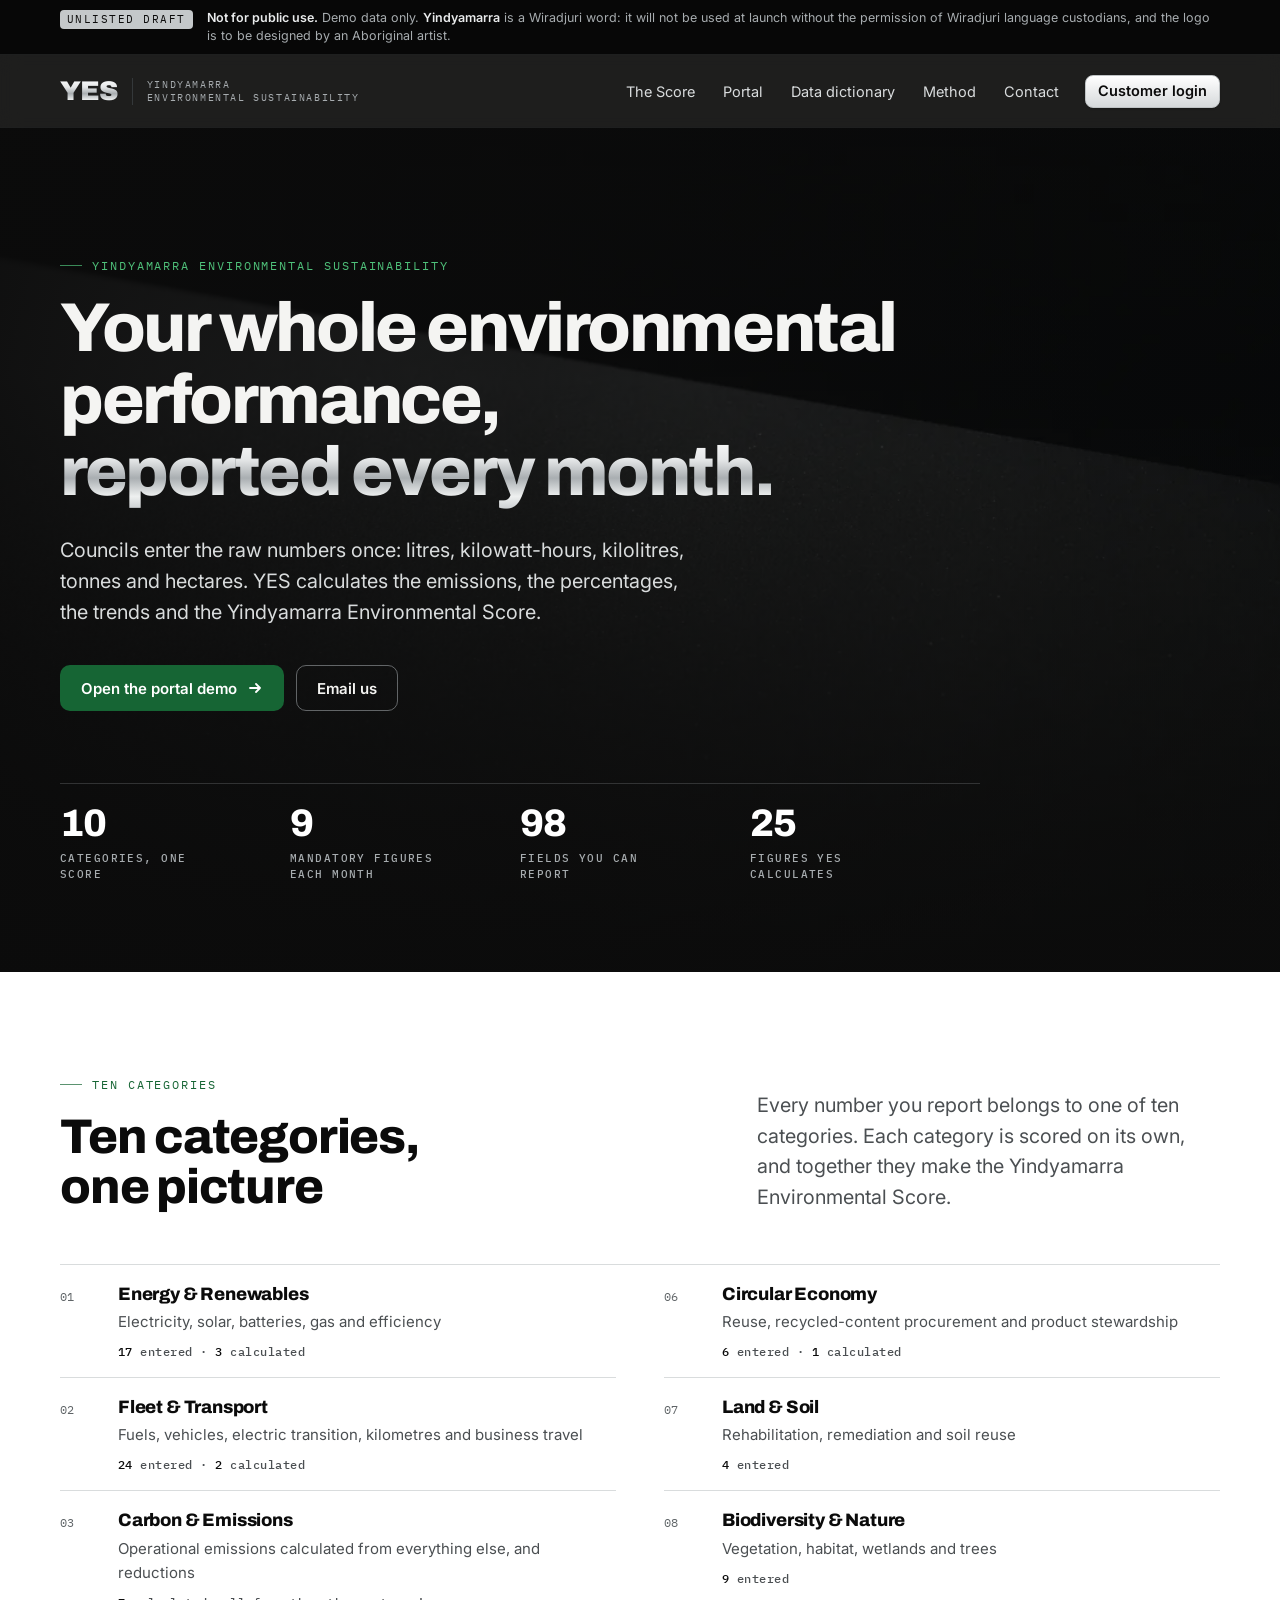
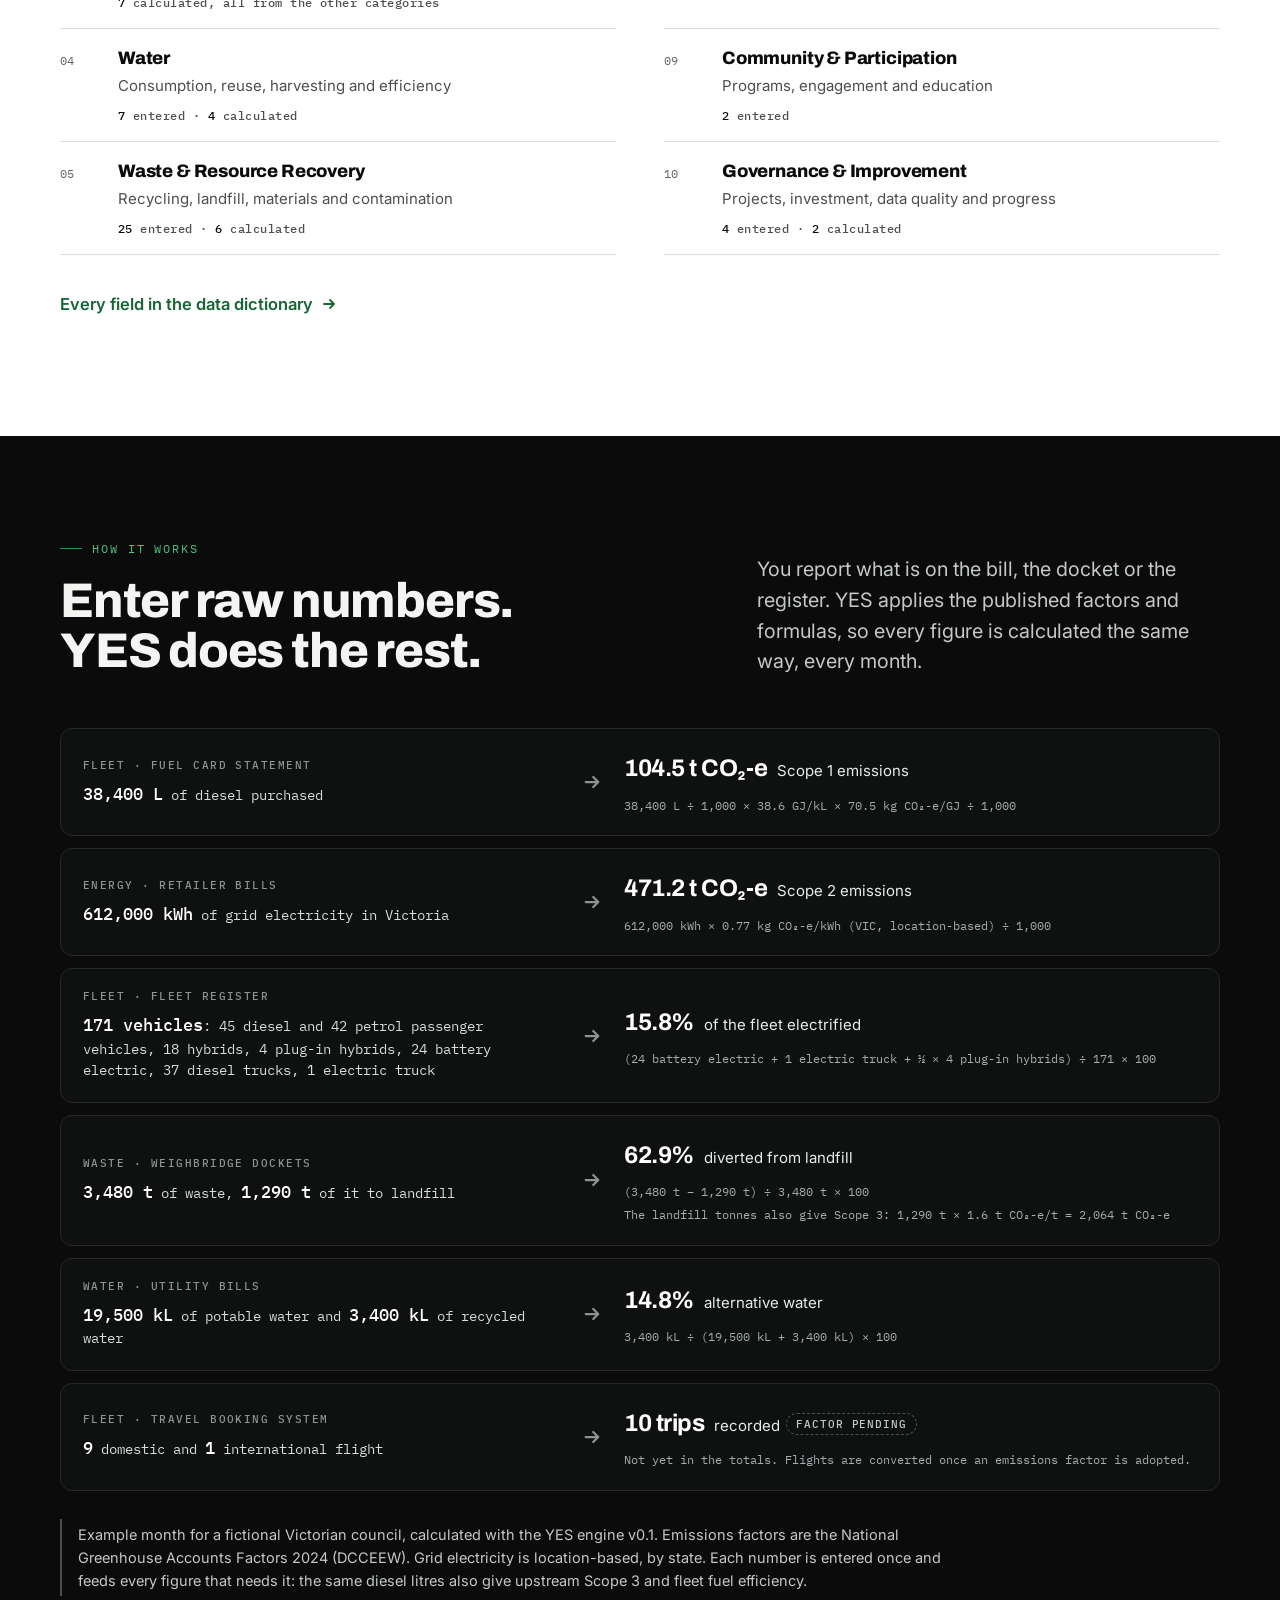
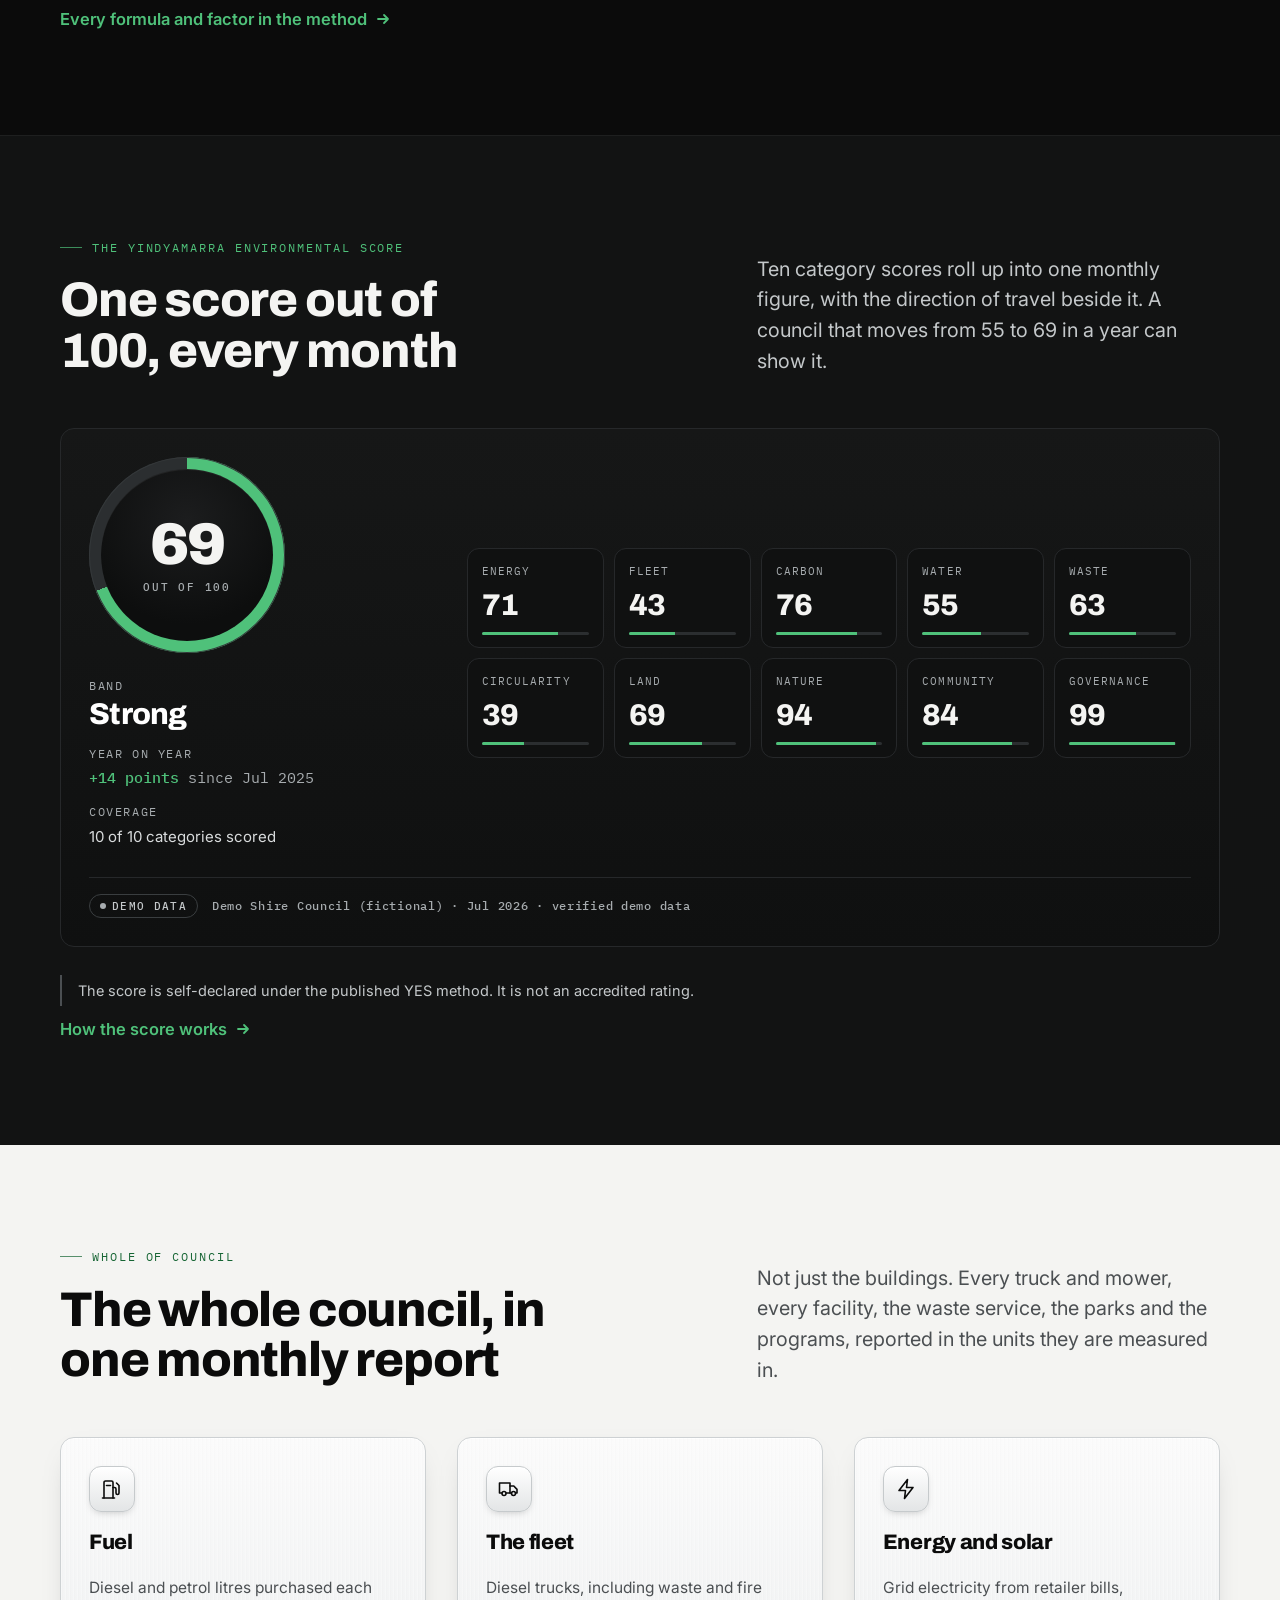
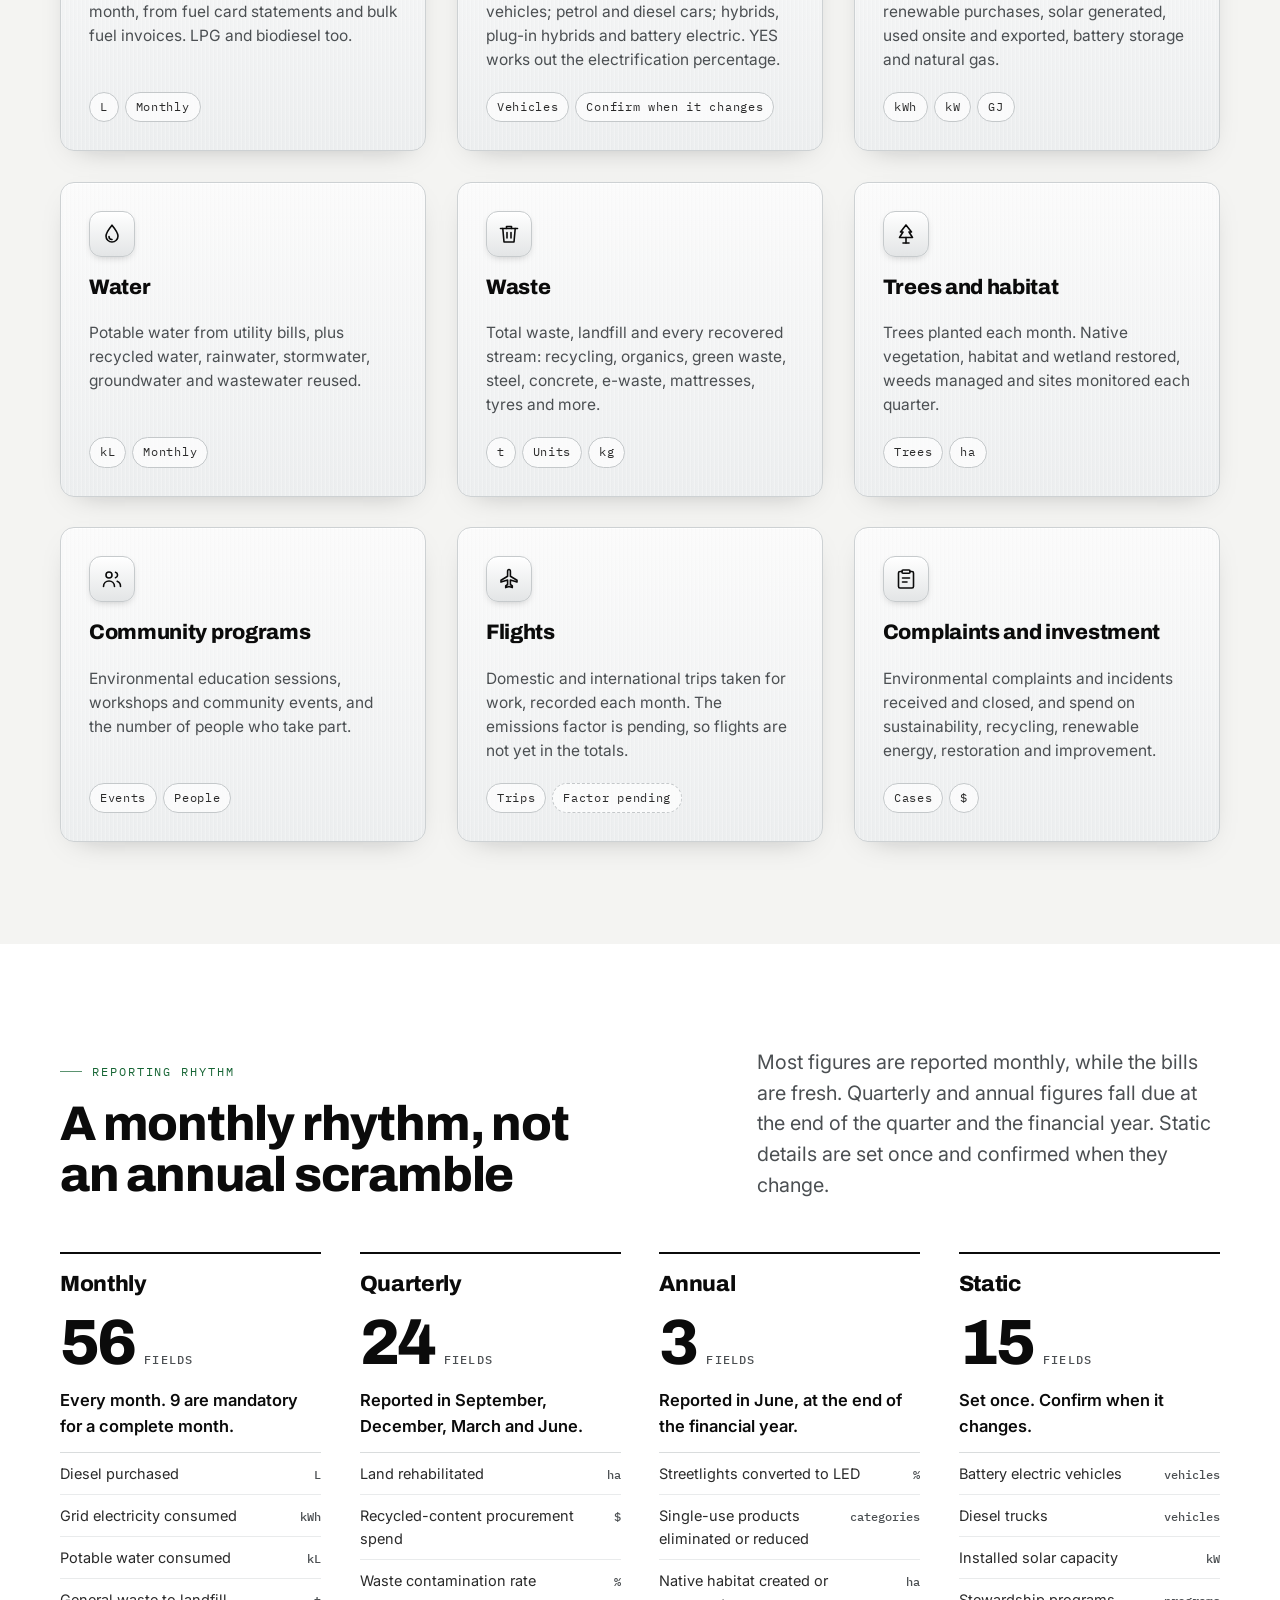
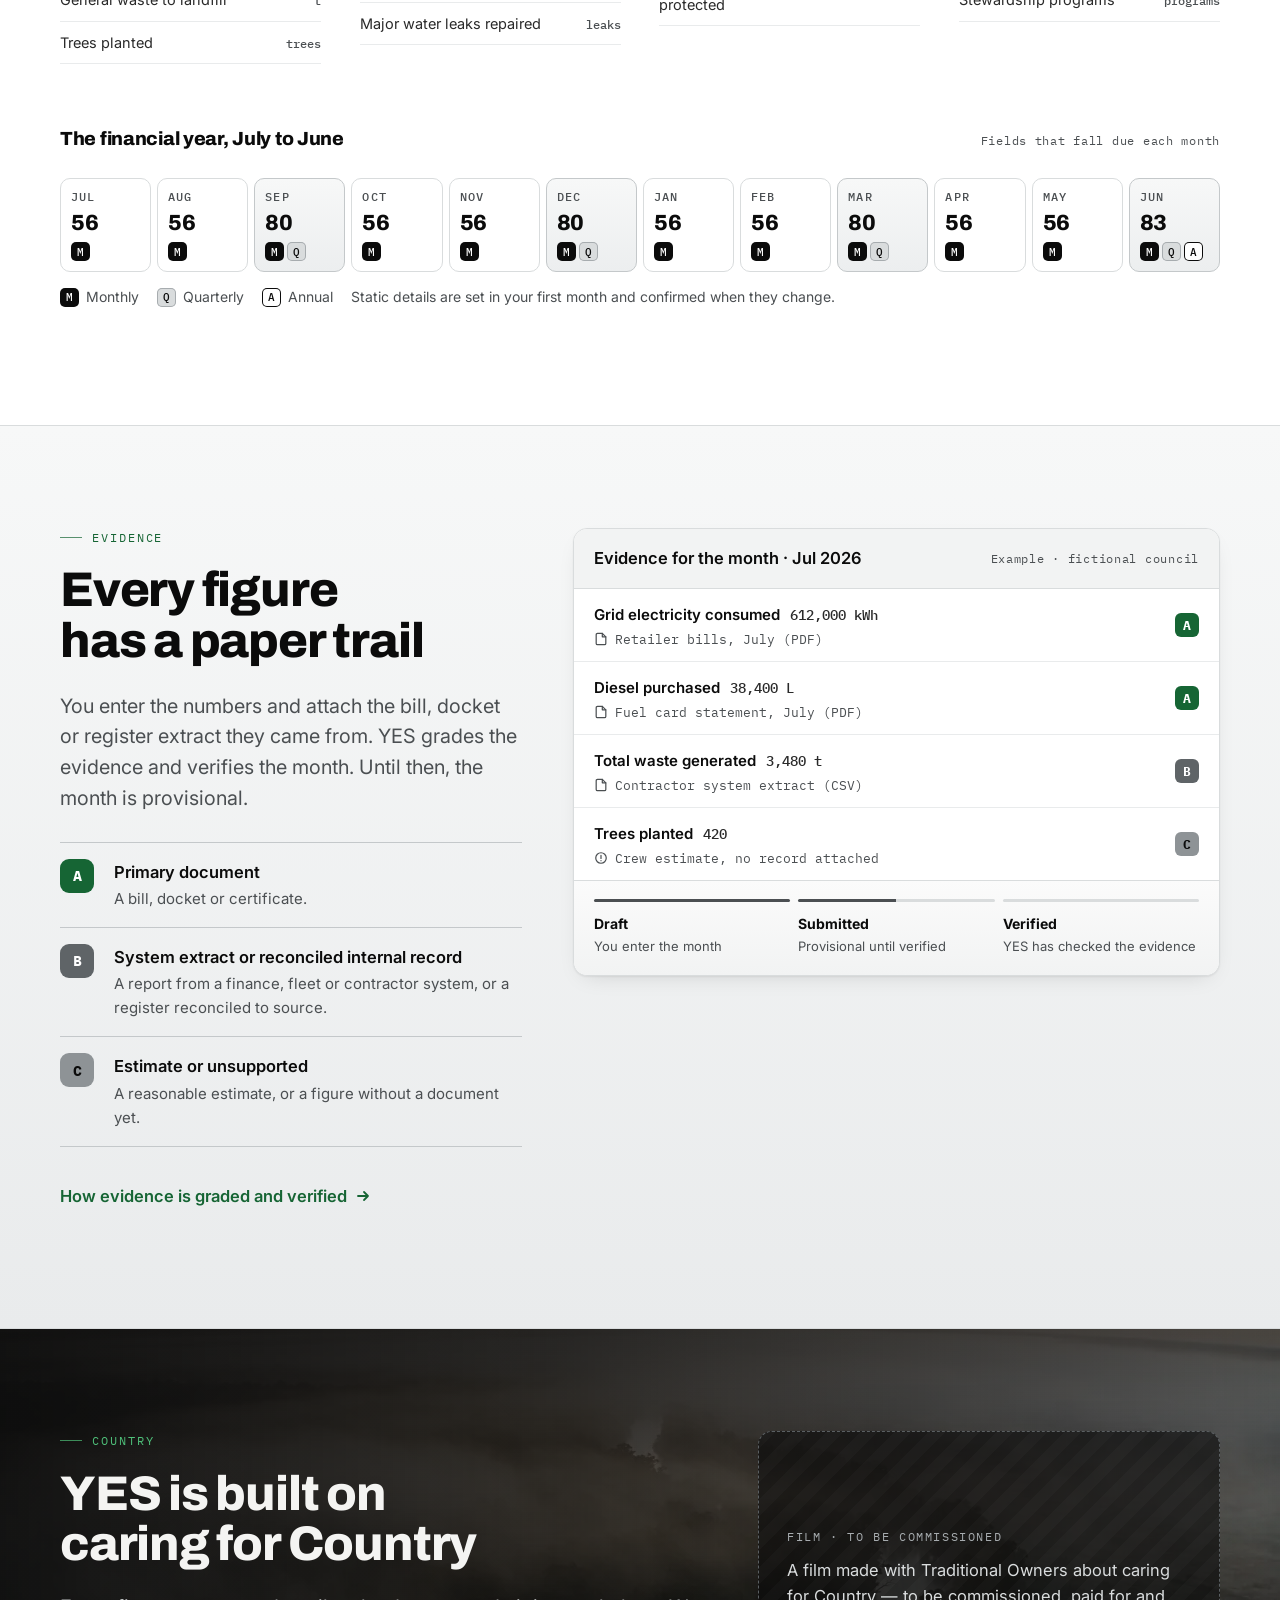
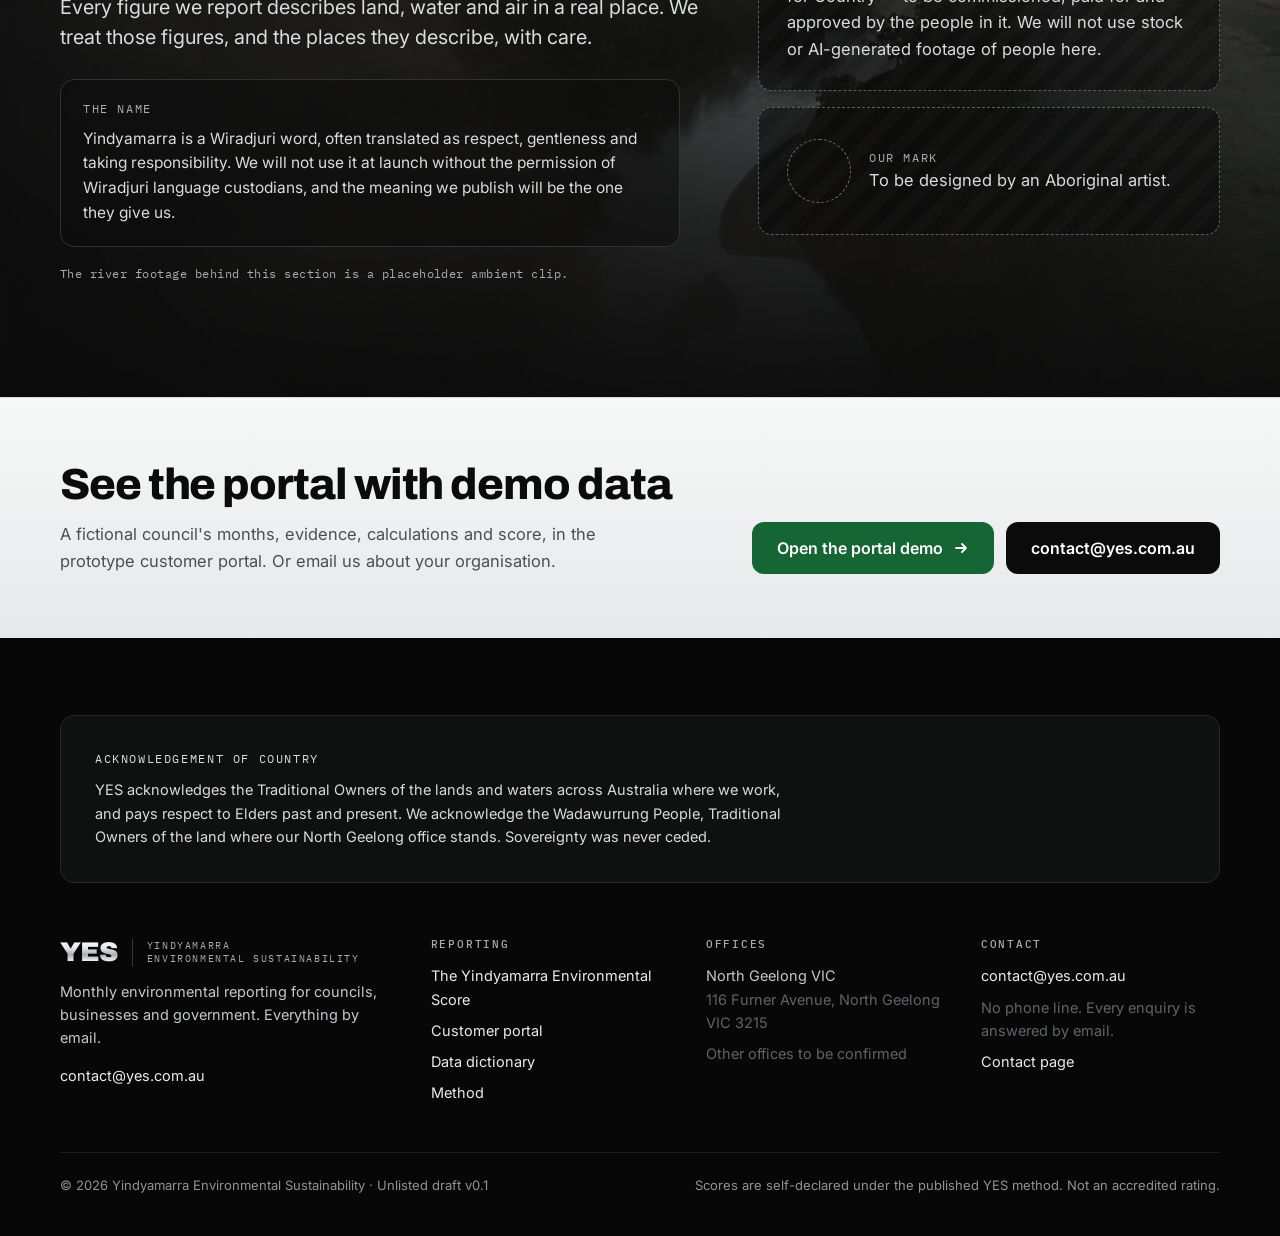
==== index.html @ 8f7c348e "Home, 404, README and robots (noindex, crawl disallowed)" ====
<!doctype html>
<html lang="en-AU" class="no-js">
<head>
<meta charset="utf-8">
<meta name="viewport" content="width=device-width, initial-scale=1">
<title>YES · Yindyamarra Environmental Sustainability</title>
<meta name="description" content="Whole-of-council environmental reporting. Enter the raw numbers once; YES calculates the emissions, the rates, the trends and the Yindyamarra Environmental Score.">
<meta name="robots" content="noindex, nofollow, noarchive">
<meta name="theme-color" content="#0B0B0B">
<link rel="icon" href="./assets/img/favicon.svg" type="image/svg+xml">
<link rel="preconnect" href="https://fonts.googleapis.com"><link rel="preconnect" href="https://fonts.gstatic.com" crossorigin>
<link href="https://fonts.googleapis.com/css2?family=Archivo:wght@500;600;700;800;900&family=Inter:wght@400;500;600;700&family=IBM+Plex+Mono:wght@400;500&display=swap" rel="stylesheet">
<link rel="stylesheet" href="./assets/css/yes.css?v=202609280803">

<script>document.documentElement.classList.remove('no-js');</script>
</head>
<body class="page-home">
<a class="sr-only" href="#main">Skip to content</a>
<div class="draft" role="note"><div class="wrap"><span class="tag">Unlisted draft</span><span><b>Not for public use.</b> Demo data only. <b>Yindyamarra</b> is a Wiradjuri word: it will not be used at launch without the permission of Wiradjuri language custodians, and the logo is to be designed by an Aboriginal artist.</span></div></div>
<header class="hdr"><div class="wrap">
  <a class="brand" href="./" aria-label="YES home"><span class="mark silver">YES</span><span class="full">Yindyamarra<br>Environmental Sustainability</span></a>
  <button class="menu-btn" type="button" aria-expanded="false" aria-controls="nav">MENU</button>
  <nav class="nav" id="nav" aria-label="Main"><a href="./score/">The Score</a><a href="./portal/">Portal</a><a href="./data-dictionary/">Data dictionary</a><a href="./method/">Method</a><a href="./contact/">Contact</a><a class="btn btn-silver btn-sm" href="./portal/">Customer login</a></nav>
</div></header>
<main id="main">
<link rel="stylesheet" href="./assets/css/pages.css?v=1">

<!-- a. Hero -->
<section class="hero home-hero">
  <div class="bg" aria-hidden="true"><video data-bgv muted loop playsinline preload="none" poster="./assets/video/silver-720.webp"><source data-src="./assets/video/silver-720.mp4" type="video/mp4"></video></div>
  <div class="wrap">
    <p class="eyebrow">Yindyamarra Environmental Sustainability</p>
    <h1>Your whole environmental performance, <span class="silver">reported every month.</span></h1>
    <p class="lead">Councils enter the raw numbers once: litres, kilowatt-hours, kilolitres, tonnes and hectares. YES calculates the emissions, the percentages, the trends and the Yindyamarra Environmental Score.</p>
    <div class="btn-row">
      <a class="btn btn-primary" href="./portal/">Open the portal demo <svg viewBox="0 0 16 16" fill="none" stroke="currentColor" stroke-width="1.8" stroke-linecap="round" stroke-linejoin="round" aria-hidden="true"><path d="M3 8h10M9 4l4 4-4 4"/></svg></a>
      <a class="btn btn-ghost" href="mailto:contact@yes.com.au">Email us</a>
    </div>
    <dl class="facts">
      <div><dt>Categories, one score</dt><dd data-n="cats">10</dd></div>
      <div><dt>Mandatory figures each month</dt><dd data-n="req-m">9</dd></div>
      <div><dt>Fields you can report</dt><dd data-n="inputs">98</dd></div>
      <div><dt>Figures YES calculates</dt><dd data-n="calcs">25</dd></div>
    </dl>
  </div>
</section>

<!-- b. The ten categories -->
<section class="sec sec-white" id="categories">
  <div class="wrap">
    <div class="sec-head reveal">
      <div><p class="eyebrow">Ten categories</p><h2>Ten categories, one picture</h2></div>
      <p class="lead">Every number you report belongs to one of ten categories. Each category is scored on its own, and together they make the Yindyamarra Environmental Score.</p>
    </div>
    <ol class="cats colflow ul-reset reveal">
      <li class="cat"><span class="i">01</span><h3>Energy &amp; Renewables</h3><p>Electricity, solar, batteries, gas and efficiency</p><p class="cc" data-cat-n="energy"><b>17</b> entered · <b>3</b> calculated</p></li>
      <li class="cat"><span class="i">02</span><h3>Fleet &amp; Transport</h3><p>Fuels, vehicles, electric transition, kilometres and business travel</p><p class="cc" data-cat-n="fleet"><b>24</b> entered · <b>2</b> calculated</p></li>
      <li class="cat"><span class="i">03</span><h3>Carbon &amp; Emissions</h3><p>Operational emissions calculated from everything else, and reductions</p><p class="cc" data-cat-n="carbon"><b>7</b> calculated, all from the other categories</p></li>
      <li class="cat"><span class="i">04</span><h3>Water</h3><p>Consumption, reuse, harvesting and efficiency</p><p class="cc" data-cat-n="water"><b>7</b> entered · <b>4</b> calculated</p></li>
      <li class="cat"><span class="i">05</span><h3>Waste &amp; Resource Recovery</h3><p>Recycling, landfill, materials and contamination</p><p class="cc" data-cat-n="waste"><b>25</b> entered · <b>6</b> calculated</p></li>
      <li class="cat"><span class="i">06</span><h3>Circular Economy</h3><p>Reuse, recycled-content procurement and product stewardship</p><p class="cc" data-cat-n="circular"><b>6</b> entered · <b>1</b> calculated</p></li>
      <li class="cat"><span class="i">07</span><h3>Land &amp; Soil</h3><p>Rehabilitation, remediation and soil reuse</p><p class="cc" data-cat-n="land"><b>4</b> entered</p></li>
      <li class="cat"><span class="i">08</span><h3>Biodiversity &amp; Nature</h3><p>Vegetation, habitat, wetlands and trees</p><p class="cc" data-cat-n="nature"><b>9</b> entered</p></li>
      <li class="cat"><span class="i">09</span><h3>Community &amp; Participation</h3><p>Programs, engagement and education</p><p class="cc" data-cat-n="community"><b>2</b> entered</p></li>
      <li class="cat"><span class="i">10</span><h3>Governance &amp; Improvement</h3><p>Projects, investment, data quality and progress</p><p class="cc" data-cat-n="governance"><b>4</b> entered · <b>2</b> calculated</p></li>
    </ol>
    <p class="mt-3 reveal"><a class="link-go" href="./data-dictionary/">Every field in the data dictionary <svg viewBox="0 0 16 16" fill="none" stroke="currentColor" stroke-width="1.8" stroke-linecap="round" stroke-linejoin="round" aria-hidden="true"><path d="M3 8h10M9 4l4 4-4 4"/></svg></a></p>
  </div>
</section>

<!-- c. Raw numbers in, calculated figures out (worked with the YES engine v0.1) -->
<section class="sec sec-dark" id="calculations">
  <div class="wrap">
    <div class="sec-head reveal">
      <div><p class="eyebrow">How it works</p><h2>Enter raw numbers. YES does the rest.</h2></div>
      <p class="lead">You report what is on the bill, the docket or the register. YES applies the published factors and formulas, so every figure is calculated the same way, every month.</p>
    </div>
    <ul class="flow reveal" aria-label="Examples of raw numbers and the figures YES calculates from them">
      <li class="flow-row">
        <div class="in"><span class="fk">Fleet · fuel card statement</span><b>38,400 L</b> of diesel purchased</div>
        <div class="arr" aria-hidden="true"><svg viewBox="0 0 16 16" fill="none" stroke="currentColor" stroke-width="1.8" stroke-linecap="round" stroke-linejoin="round" aria-hidden="true"><path d="M3 8h10M9 4l4 4-4 4"/></svg></div>
        <div class="out"><span class="sr-only">becomes </span><b>104.5 t CO₂-e</b> Scope 1 emissions<span class="fx">38,400 L ÷ 1,000 × 38.6 GJ/kL × 70.5 kg CO₂-e/GJ ÷ 1,000</span></div>
      </li>
      <li class="flow-row">
        <div class="in"><span class="fk">Energy · retailer bills</span><b>612,000 kWh</b> of grid electricity in Victoria</div>
        <div class="arr" aria-hidden="true"><svg viewBox="0 0 16 16" fill="none" stroke="currentColor" stroke-width="1.8" stroke-linecap="round" stroke-linejoin="round" aria-hidden="true"><path d="M3 8h10M9 4l4 4-4 4"/></svg></div>
        <div class="out"><span class="sr-only">becomes </span><b>471.2 t CO₂-e</b> Scope 2 emissions<span class="fx">612,000 kWh × 0.77 kg CO₂-e/kWh (VIC, location-based) ÷ 1,000</span></div>
      </li>
      <li class="flow-row">
        <div class="in"><span class="fk">Fleet · fleet register</span><b>171 vehicles</b>: 45 diesel and 42 petrol passenger vehicles, 18 hybrids, 4 plug-in hybrids, 24 battery electric, 37 diesel trucks, 1 electric truck</div>
        <div class="arr" aria-hidden="true"><svg viewBox="0 0 16 16" fill="none" stroke="currentColor" stroke-width="1.8" stroke-linecap="round" stroke-linejoin="round" aria-hidden="true"><path d="M3 8h10M9 4l4 4-4 4"/></svg></div>
        <div class="out"><span class="sr-only">becomes </span><b>15.8%</b> of the fleet electrified<span class="fx">(24 battery electric + 1 electric truck + ½ × 4 plug-in hybrids) ÷ 171 × 100</span></div>
      </li>
      <li class="flow-row">
        <div class="in"><span class="fk">Waste · weighbridge dockets</span><b>3,480 t</b> of waste, <b>1,290 t</b> of it to landfill</div>
        <div class="arr" aria-hidden="true"><svg viewBox="0 0 16 16" fill="none" stroke="currentColor" stroke-width="1.8" stroke-linecap="round" stroke-linejoin="round" aria-hidden="true"><path d="M3 8h10M9 4l4 4-4 4"/></svg></div>
        <div class="out"><span class="sr-only">becomes </span><b>62.9%</b> diverted from landfill<span class="fx">(3,480 t − 1,290 t) ÷ 3,480 t × 100</span><span class="fx">The landfill tonnes also give Scope 3: 1,290 t × 1.6 t CO₂-e/t = 2,064 t CO₂-e</span></div>
      </li>
      <li class="flow-row">
        <div class="in"><span class="fk">Water · utility bills</span><b>19,500 kL</b> of potable water and <b>3,400 kL</b> of recycled water</div>
        <div class="arr" aria-hidden="true"><svg viewBox="0 0 16 16" fill="none" stroke="currentColor" stroke-width="1.8" stroke-linecap="round" stroke-linejoin="round" aria-hidden="true"><path d="M3 8h10M9 4l4 4-4 4"/></svg></div>
        <div class="out"><span class="sr-only">becomes </span><b>14.8%</b> alternative water<span class="fx">3,400 kL ÷ (19,500 kL + 3,400 kL) × 100</span></div>
      </li>
      <li class="flow-row">
        <div class="in"><span class="fk">Fleet · travel booking system</span><b>9</b> domestic and <b>1</b> international flight</div>
        <div class="arr" aria-hidden="true"><svg viewBox="0 0 16 16" fill="none" stroke="currentColor" stroke-width="1.8" stroke-linecap="round" stroke-linejoin="round" aria-hidden="true"><path d="M3 8h10M9 4l4 4-4 4"/></svg></div>
        <div class="out"><span class="sr-only">becomes </span><b>10 trips</b> recorded <span class="pend">Factor pending</span><span class="fx">Not yet in the totals. Flights are converted once an emissions factor is adopted.</span></div>
      </li>
    </ul>
    <div class="flow-note reveal">
      <p class="note">Example month for a fictional Victorian council, calculated with the YES engine v0.1. Emissions factors are the National Greenhouse Accounts Factors 2024 (DCCEEW). Grid electricity is location-based, by state. Each number is entered once and feeds every figure that needs it: the same diesel litres also give upstream Scope 3 and fleet fuel efficiency.</p>
      <p><a class="link-go" href="./method/#emissions">Every formula and factor in the method <svg viewBox="0 0 16 16" fill="none" stroke="currentColor" stroke-width="1.8" stroke-linecap="round" stroke-linejoin="round" aria-hidden="true"><path d="M3 8h10M9 4l4 4-4 4"/></svg></a></p>
    </div>
  </div>
</section>

<!-- d. Score preview: rendered live from the demo data by the script below; static values are the fallback -->
<section class="sec sec-dark ink2" id="score-preview">
  <div class="wrap">
    <div class="sec-head reveal">
      <div><p class="eyebrow">The Yindyamarra Environmental Score</p><h2>One score out of 100, every month</h2></div>
      <div>
        <p class="lead">Ten category scores roll up into one monthly figure, with the direction of travel beside it. <span data-f="line">A council that moves from 55 to 69 in a year can show it.</span></p>
      </div>
    </div>
    <div class="card-dark sp wide reveal" data-sp>
      <div class="sp-head">
        <div class="score-ring" style="--v:69" role="img" aria-label="Score 69 out of 100"><div class="in"><div class="v" data-f="score">69</div><div class="of">out of 100</div></div></div>
        <div class="sp-meta">
          <div><p class="kicker">Band</p><p class="sp-band" data-f="band">Strong</p></div>
          <div><p class="kicker">Year on year</p><p class="sp-yoy" data-f="yoy">+14 points <span>since Jul 2025</span></p></div>
          <div><p class="kicker">Coverage</p><p class="sp-cov" data-f="cov">10 of 10 categories scored</p></div>
        </div>
      </div>
      <div class="subscores" data-f="subs">
        <div class="sub"><div class="n">Energy</div><div class="v">71</div><div class="bar" aria-hidden="true"><i style="width:71%"></i></div></div>
        <div class="sub"><div class="n">Fleet</div><div class="v">43</div><div class="bar" aria-hidden="true"><i style="width:43%"></i></div></div>
        <div class="sub"><div class="n">Carbon</div><div class="v">76</div><div class="bar" aria-hidden="true"><i style="width:76%"></i></div></div>
        <div class="sub"><div class="n">Water</div><div class="v">55</div><div class="bar" aria-hidden="true"><i style="width:55%"></i></div></div>
        <div class="sub"><div class="n">Waste</div><div class="v">63</div><div class="bar" aria-hidden="true"><i style="width:63%"></i></div></div>
        <div class="sub"><div class="n">Circularity</div><div class="v">39</div><div class="bar" aria-hidden="true"><i style="width:39%"></i></div></div>
        <div class="sub"><div class="n">Land</div><div class="v">69</div><div class="bar" aria-hidden="true"><i style="width:69%"></i></div></div>
        <div class="sub"><div class="n">Nature</div><div class="v">94</div><div class="bar" aria-hidden="true"><i style="width:94%"></i></div></div>
        <div class="sub"><div class="n">Community</div><div class="v">84</div><div class="bar" aria-hidden="true"><i style="width:84%"></i></div></div>
        <div class="sub"><div class="n">Governance</div><div class="v">99</div><div class="bar" aria-hidden="true"><i style="width:99%"></i></div></div>
      </div>
      <p class="sp-cap"><span class="tag-demo">Demo data</span><span data-f="cap">Demo Shire Council (fictional) · Jul 2026 · verified demo data</span></p>
    </div>
    <div class="flow-note reveal">
      <p class="note">The score is self-declared under the published YES method. It is not an accredited rating.</p>
      <p><a class="link-go" href="./score/">How the score works <svg viewBox="0 0 16 16" fill="none" stroke="currentColor" stroke-width="1.8" stroke-linecap="round" stroke-linejoin="round" aria-hidden="true"><path d="M3 8h10M9 4l4 4-4 4"/></svg></a></p>
    </div>
  </div>
</section>

<!-- e. Whole of council -->
<section class="sec" id="whole-of-council">
  <div class="wrap">
    <div class="sec-head reveal">
      <div><p class="eyebrow">Whole of council</p><h2>The whole council, in one monthly report</h2></div>
      <p class="lead">Not just the buildings. Every truck and mower, every facility, the waste service, the parks and the programs, reported in the units they are measured in.</p>
    </div>
    <div class="grid g3 woc">
      <article class="card-silver reveal">
        <span class="ico" aria-hidden="true"><svg viewBox="0 0 24 24" fill="none" stroke="currentColor" stroke-width="1.6" stroke-linecap="round" stroke-linejoin="round"><path d="M4 21V5.5A1.5 1.5 0 0 1 5.5 4h6A1.5 1.5 0 0 1 13 5.5V21"/><path d="M2.5 21h12"/><path d="M6.5 8.5h4"/><path d="M13 10.5h1.5A1.5 1.5 0 0 1 16 12v4a1.5 1.5 0 0 0 3 0V8.5L16.5 6"/></svg></span>
        <h3>Fuel</h3>
        <p>Diesel and petrol litres purchased each month, from fuel card statements and bulk fuel invoices. LPG and biodiesel too.</p>
        <div class="units"><span class="chip">L</span><span class="chip">Monthly</span></div>
      </article>
      <article class="card-silver reveal">
        <span class="ico" aria-hidden="true"><svg viewBox="0 0 24 24" fill="none" stroke="currentColor" stroke-width="1.6" stroke-linecap="round" stroke-linejoin="round"><path d="M5 16H2.5V6H13v10H9"/><path d="M13 9h3.8l3.2 3.4V16h-1.5"/><path d="M13 16h1.5"/><circle cx="7" cy="16.5" r="2"/><circle cx="16.5" cy="16.5" r="2"/></svg></span>
        <h3>The fleet</h3>
        <p>Diesel trucks, including waste and fire vehicles; petrol and diesel cars; hybrids, plug-in hybrids and battery electric. YES works out the electrification percentage.</p>
        <div class="units"><span class="chip">Vehicles</span><span class="chip">Confirm when it changes</span></div>
      </article>
      <article class="card-silver reveal">
        <span class="ico" aria-hidden="true"><svg viewBox="0 0 24 24" fill="none" stroke="currentColor" stroke-width="1.6" stroke-linecap="round" stroke-linejoin="round"><path d="M13.5 2.5 5 13.5h6.5l-1 8 8.5-11h-6.5z"/></svg></span>
        <h3>Energy and solar</h3>
        <p>Grid electricity from retailer bills, renewable purchases, solar generated, used onsite and exported, battery storage and natural gas.</p>
        <div class="units"><span class="chip">kWh</span><span class="chip">kW</span><span class="chip">GJ</span></div>
      </article>
      <article class="card-silver reveal">
        <span class="ico" aria-hidden="true"><svg viewBox="0 0 24 24" fill="none" stroke="currentColor" stroke-width="1.6" stroke-linecap="round" stroke-linejoin="round"><path d="M12 3.2c-2.8 3.4-6 7.3-6 10.8a6 6 0 0 0 12 0c0-3.5-3.2-7.4-6-10.8z"/><path d="M9 14.5a3 3 0 0 0 3 3"/></svg></span>
        <h3>Water</h3>
        <p>Potable water from utility bills, plus recycled water, rainwater, stormwater, groundwater and wastewater reused.</p>
        <div class="units"><span class="chip">kL</span><span class="chip">Monthly</span></div>
      </article>
      <article class="card-silver reveal">
        <span class="ico" aria-hidden="true"><svg viewBox="0 0 24 24" fill="none" stroke="currentColor" stroke-width="1.6" stroke-linecap="round" stroke-linejoin="round"><path d="M3.5 6.5h17"/><path d="M9.5 6.5v-2h5v2"/><path d="M5.8 6.5 7 20h10l1.2-13.5"/><path d="M10 10.5v5.5M14 10.5v5.5"/></svg></span>
        <h3>Waste</h3>
        <p>Total waste, landfill and every recovered stream: recycling, organics, green waste, steel, concrete, e-waste, mattresses, tyres and more.</p>
        <div class="units"><span class="chip">t</span><span class="chip">Units</span><span class="chip">kg</span></div>
      </article>
      <article class="card-silver reveal">
        <span class="ico" aria-hidden="true"><svg viewBox="0 0 24 24" fill="none" stroke="currentColor" stroke-width="1.6" stroke-linecap="round" stroke-linejoin="round"><path d="M12 3 6.5 10H9l-3.5 5.5h13L15 10h2.5z"/><path d="M12 15.5V21"/><path d="M9 21h6"/></svg></span>
        <h3>Trees and habitat</h3>
        <p>Trees planted each month. Native vegetation, habitat and wetland restored, weeds managed and sites monitored each quarter.</p>
        <div class="units"><span class="chip">Trees</span><span class="chip">ha</span></div>
      </article>
      <article class="card-silver reveal">
        <span class="ico" aria-hidden="true"><svg viewBox="0 0 24 24" fill="none" stroke="currentColor" stroke-width="1.6" stroke-linecap="round" stroke-linejoin="round"><circle cx="9" cy="8" r="3"/><path d="M3.5 19.5c0-3.2 2.4-5.5 5.5-5.5s5.5 2.3 5.5 5.5"/><path d="M15.5 5.3a2.8 2.8 0 0 1 0 5.4"/><path d="M17.2 14.3c2 .7 3.3 2.6 3.3 5.2"/></svg></span>
        <h3>Community programs</h3>
        <p>Environmental education sessions, workshops and community events, and the number of people who take part.</p>
        <div class="units"><span class="chip">Events</span><span class="chip">People</span></div>
      </article>
      <article class="card-silver reveal">
        <span class="ico" aria-hidden="true"><svg viewBox="0 0 24 24" fill="none" stroke="currentColor" stroke-width="1.6" stroke-linecap="round" stroke-linejoin="round"><path d="M12 2.5c.8 0 1.4.8 1.4 1.9V9.3l6.6 3.9v1.9l-6.6-2v4.4l1.9 1.5v1.6L12 19.6l-3.3 1V19l1.9-1.5v-4.4l-6.6 2v-1.9l6.6-3.9V4.4c0-1.1.6-1.9 1.4-1.9z"/></svg></span>
        <h3>Flights</h3>
        <p>Domestic and international trips taken for work, recorded each month. The emissions factor is pending, so flights are not yet in the totals.</p>
        <div class="units"><span class="chip">Trips</span><span class="chip p">Factor pending</span></div>
      </article>
      <article class="card-silver reveal">
        <span class="ico" aria-hidden="true"><svg viewBox="0 0 24 24" fill="none" stroke="currentColor" stroke-width="1.6" stroke-linecap="round" stroke-linejoin="round"><path d="M8 4.5H6A1.5 1.5 0 0 0 4.5 6v13.5A1.5 1.5 0 0 0 6 21h12a1.5 1.5 0 0 0 1.5-1.5V6A1.5 1.5 0 0 0 18 4.5h-2"/><rect x="8" y="3" width="8" height="3.2" rx="1"/><path d="M8.5 11h7M8.5 15h4.5"/></svg></span>
        <h3>Complaints and investment</h3>
        <p>Environmental complaints and incidents received and closed, and spend on sustainability, recycling, renewable energy, restoration and improvement.</p>
        <div class="units"><span class="chip">Cases</span><span class="chip">$</span></div>
      </article>
    </div>
  </div>
</section>

<!-- f. Monthly rhythm (counts from YESD.INPUTS; refreshed live by the script below) -->
<section class="sec sec-white" id="rhythm">
  <div class="wrap">
    <div class="sec-head reveal">
      <div><p class="eyebrow">Reporting rhythm</p><h2>A monthly rhythm, not an annual scramble</h2></div>
      <p class="lead">Most figures are reported monthly, while the bills are fresh. Quarterly and annual figures fall due at the end of the quarter and the financial year. Static details are set once and confirmed when they change.</p>
    </div>
    <div class="freqs">
      <div class="freq reveal">
        <h3>Monthly</h3>
        <p class="n"><b data-n="freq-M">56</b><span>fields</span></p>
        <p class="when">Every month. <span data-n="req-m">9</span> are mandatory for a complete month.</p>
        <ul><li>Diesel purchased <span>L</span></li><li>Grid electricity consumed <span>kWh</span></li><li>Potable water consumed <span>kL</span></li><li>General waste to landfill <span>t</span></li><li>Trees planted <span>trees</span></li></ul>
      </div>
      <div class="freq reveal">
        <h3>Quarterly</h3>
        <p class="n"><b data-n="freq-Q">24</b><span>fields</span></p>
        <p class="when">Reported in September, December, March and June.</p>
        <ul><li>Land rehabilitated <span>ha</span></li><li>Recycled-content procurement spend <span>$</span></li><li>Waste contamination rate <span>%</span></li><li>Major water leaks repaired <span>leaks</span></li></ul>
      </div>
      <div class="freq reveal">
        <h3>Annual</h3>
        <p class="n"><b data-n="freq-A">3</b><span>fields</span></p>
        <p class="when">Reported in June, at the end of the financial year.</p>
        <ul><li>Streetlights converted to LED <span>%</span></li><li>Single-use products eliminated or reduced <span>categories</span></li><li>Native habitat created or protected <span>ha</span></li></ul>
      </div>
      <div class="freq reveal">
        <h3>Static</h3>
        <p class="n"><b data-n="freq-S">15</b><span>fields</span></p>
        <p class="when">Set once. Confirm when it changes.</p>
        <ul><li>Battery electric vehicles <span>vehicles</span></li><li>Diesel trucks <span>vehicles</span></li><li>Installed solar capacity <span>kW</span></li><li>Stewardship programs <span>programs</span></li></ul>
      </div>
    </div>
    <div class="fy-wrap reveal">
      <div class="fy-head"><h3>The financial year, July to June</h3><p class="meta">Fields that fall due each month</p></div>
      <ol class="fy">
        <li><span class="mo">Jul</span><span class="c" data-due="6">56</span><span class="tg"><span class="t m">M</span></span></li>
        <li><span class="mo">Aug</span><span class="c" data-due="7">56</span><span class="tg"><span class="t m">M</span></span></li>
        <li class="qe"><span class="mo">Sep</span><span class="c" data-due="8">80</span><span class="tg"><span class="t m">M</span><span class="t q">Q</span></span></li>
        <li><span class="mo">Oct</span><span class="c" data-due="9">56</span><span class="tg"><span class="t m">M</span></span></li>
        <li><span class="mo">Nov</span><span class="c" data-due="10">56</span><span class="tg"><span class="t m">M</span></span></li>
        <li class="qe"><span class="mo">Dec</span><span class="c" data-due="11">80</span><span class="tg"><span class="t m">M</span><span class="t q">Q</span></span></li>
        <li><span class="mo">Jan</span><span class="c" data-due="0">56</span><span class="tg"><span class="t m">M</span></span></li>
        <li><span class="mo">Feb</span><span class="c" data-due="1">56</span><span class="tg"><span class="t m">M</span></span></li>
        <li class="qe"><span class="mo">Mar</span><span class="c" data-due="2">80</span><span class="tg"><span class="t m">M</span><span class="t q">Q</span></span></li>
        <li><span class="mo">Apr</span><span class="c" data-due="3">56</span><span class="tg"><span class="t m">M</span></span></li>
        <li><span class="mo">May</span><span class="c" data-due="4">56</span><span class="tg"><span class="t m">M</span></span></li>
        <li class="qe"><span class="mo">Jun</span><span class="c" data-due="5">83</span><span class="tg"><span class="t m">M</span><span class="t q">Q</span><span class="t a">A</span></span></li>
      </ol>
      <p class="fy-key"><span><span class="t m" aria-hidden="true">M</span> Monthly</span><span><span class="t q" aria-hidden="true">Q</span> Quarterly</span><span><span class="t a" aria-hidden="true">A</span> Annual</span><span>Static details are set in your first month and confirmed when they change.</span></p>
    </div>
  </div>
</section>

<!-- g. Evidence -->
<section class="sec sec-silver" id="evidence">
  <div class="wrap">
    <div class="split">
      <div class="reveal">
        <p class="eyebrow">Evidence</p>
        <h2>Every figure has a paper trail</h2>
        <p class="lead mt-2">You enter the numbers and attach the bill, docket or register extract they came from. YES grades the evidence and verifies the month. Until then, the month is provisional.</p>
        <ul class="grades">
          <li><span class="grade A">A</span><div><b>Primary document</b><span class="d">A bill, docket or certificate.</span></div></li>
          <li><span class="grade B">B</span><div><b>System extract or reconciled internal record</b><span class="d">A report from a finance, fleet or contractor system, or a register reconciled to source.</span></div></li>
          <li><span class="grade C">C</span><div><b>Estimate or unsupported</b><span class="d">A reasonable estimate, or a figure without a document yet.</span></div></li>
        </ul>
        <p class="mt-3"><a class="link-go" href="./method/#evidence">How evidence is graded and verified <svg viewBox="0 0 16 16" fill="none" stroke="currentColor" stroke-width="1.8" stroke-linecap="round" stroke-linejoin="round" aria-hidden="true"><path d="M3 8h10M9 4l4 4-4 4"/></svg></a></p>
      </div>
      <div class="reveal">
        <div class="evc">
          <div class="evc-h"><p class="t">Evidence for the month · Jul 2026</p><p class="meta">Example · fictional council</p></div>
          <ul class="evc-list">
            <li><span class="f">Grid electricity consumed <span class="fig">612,000 kWh</span></span><span class="doc"><svg viewBox="0 0 16 16" fill="none" stroke="currentColor" stroke-width="1.4" stroke-linecap="round" stroke-linejoin="round" aria-hidden="true"><path d="M9.5 1.5H4A1.5 1.5 0 0 0 2.5 3v10A1.5 1.5 0 0 0 4 14.5h8a1.5 1.5 0 0 0 1.5-1.5V5.5z"/><path d="M9.5 1.5v4h4"/></svg>Retailer bills, July (PDF)</span><span class="grade A" aria-label="Grade A">A</span></li>
            <li><span class="f">Diesel purchased <span class="fig">38,400 L</span></span><span class="doc"><svg viewBox="0 0 16 16" fill="none" stroke="currentColor" stroke-width="1.4" stroke-linecap="round" stroke-linejoin="round" aria-hidden="true"><path d="M9.5 1.5H4A1.5 1.5 0 0 0 2.5 3v10A1.5 1.5 0 0 0 4 14.5h8a1.5 1.5 0 0 0 1.5-1.5V5.5z"/><path d="M9.5 1.5v4h4"/></svg>Fuel card statement, July (PDF)</span><span class="grade A" aria-label="Grade A">A</span></li>
            <li><span class="f">Total waste generated <span class="fig">3,480 t</span></span><span class="doc"><svg viewBox="0 0 16 16" fill="none" stroke="currentColor" stroke-width="1.4" stroke-linecap="round" stroke-linejoin="round" aria-hidden="true"><path d="M9.5 1.5H4A1.5 1.5 0 0 0 2.5 3v10A1.5 1.5 0 0 0 4 14.5h8a1.5 1.5 0 0 0 1.5-1.5V5.5z"/><path d="M9.5 1.5v4h4"/></svg>Contractor system extract (CSV)</span><span class="grade B" aria-label="Grade B">B</span></li>
            <li><span class="f">Trees planted <span class="fig">420</span></span><span class="doc"><svg viewBox="0 0 16 16" fill="none" stroke="currentColor" stroke-width="1.4" stroke-linecap="round" stroke-linejoin="round" aria-hidden="true"><circle cx="8" cy="8" r="6"/><path d="M8 5v3.5M8 11h.01"/></svg>Crew estimate, no record attached</span><span class="grade C" aria-label="Grade C">C</span></li>
          </ul>
          <ol class="steps" aria-label="Month status">
            <li class="done"><b>Draft</b><span>You enter the month</span></li>
            <li class="now" aria-current="step"><b>Submitted</b><span>Provisional until verified</span></li>
            <li><b>Verified</b><span>YES has checked the evidence</span></li>
          </ol>
        </div>
      </div>
    </div>
  </div>
</section>

<!-- h. Country -->
<section class="sec sec-dark country" id="country">
  <div class="bg" aria-hidden="true"><video data-bgv muted loop playsinline preload="none" poster="./assets/video/river-720.webp"><source data-src="./assets/video/river-720.mp4" type="video/mp4"></video></div>
  <div class="wrap">
    <div class="split rev">
      <div class="reveal">
        <p class="eyebrow">Country</p>
        <h2>YES is built on caring for Country</h2>
        <p class="lead">Every figure we report describes land, water and air in a real place. We treat those figures, and the places they describe, with care.</p>
        <div class="name">
          <p class="kicker">The name</p>
          <p>Yindyamarra is a Wiradjuri word, often translated as respect, gentleness and taking responsibility. We will not use it at launch without the permission of Wiradjuri language custodians, and the meaning we publish will be the one they give us.</p>
        </div>
      </div>
      <div class="ph-stack reveal">
        <div class="ph film">
          <p class="kicker">Film · to be commissioned</p>
          <p>A film made with Traditional Owners about caring for Country — to be commissioned, paid for and approved by the people in it. We will not use stock or AI-generated footage of people here.</p>
        </div>
        <div class="ph mark">
          <span class="blank" aria-hidden="true"></span>
          <div><p class="kicker">Our mark</p><p>To be designed by an Aboriginal artist.</p></div>
        </div>
      </div>
    </div>
    <p class="ph-cap">The river footage behind this section is a placeholder ambient clip.</p>
  </div>
</section>

<!-- i. Call to action -->
<section class="sec tight cta">
  <div class="wrap cta-in reveal">
    <div>
      <h2>See the portal with demo data</h2>
      <p>A fictional council's months, evidence, calculations and score, in the prototype customer portal. Or email us about your organisation.</p>
    </div>
    <div class="btn-row">
      <a class="btn btn-primary btn-lg" href="./portal/">Open the portal demo <svg viewBox="0 0 16 16" fill="none" stroke="currentColor" stroke-width="1.8" stroke-linecap="round" stroke-linejoin="round" aria-hidden="true"><path d="M3 8h10M9 4l4 4-4 4"/></svg></a>
      <a class="btn btn-ink btn-lg" href="mailto:contact@yes.com.au">contact@yes.com.au</a>
    </div>
  </div>
</section>



</main>
<footer class="ftr"><div class="wrap">
  <div class="ack"><p class="kicker" style="margin-bottom:10px">Acknowledgement of Country</p><p style="margin:0">YES acknowledges the Traditional Owners of the lands and waters across Australia where we work, and pays respect to Elders past and present. We acknowledge the Wadawurrung People, Traditional Owners of the land where our North Geelong office stands. Sovereignty was never ceded.</p></div>
  <div class="ftr-grid mt-4">
    <div><div class="brand" style="margin-bottom:14px"><span class="mark silver">YES</span><span class="full">Yindyamarra<br>Environmental Sustainability</span></div><p style="max-width:40ch">Monthly environmental reporting for councils, businesses and government. Everything by email.</p><p><a href="mailto:contact@yes.com.au">contact@yes.com.au</a></p></div>
    <div><h2 class="fh">Reporting</h2><ul><li><a href="./score/">The Yindyamarra Environmental Score</a></li><li><a href="./portal/">Customer portal</a></li><li><a href="./data-dictionary/">Data dictionary</a></li><li><a href="./method/">Method</a></li></ul></div>
    <div><h2 class="fh">Offices</h2><ul><li>North Geelong VIC<br><span class="muted">116 Furner Avenue, North Geelong VIC 3215</span></li><li><span class="muted">Other offices to be confirmed</span></li></ul></div>
    <div><h2 class="fh">Contact</h2><ul><li><a href="mailto:contact@yes.com.au">contact@yes.com.au</a></li><li><span class="muted">No phone line. Every enquiry is answered by email.</span></li><li><a href="./contact/">Contact page</a></li></ul></div>
  </div>
  <div class="base"><span>© 2026 Yindyamarra Environmental Sustainability · Unlisted draft v0.1</span><span>Scores are self-declared under the published YES method. Not an accredited rating.</span></div>
</div></footer>
<script src="./assets/js/site.js?v=202609280803"></script>
<script src="./assets/js/dictionary.js?v=202609280803"></script>
<script src="./assets/js/engine.js?v=202609280803"></script>
<script src="./assets/js/demo-data.js?v=202609280803"></script>
<script>
/* Home: refresh counts from the data dictionary, and render the score preview live from the demo data. */
(function(){
  var D=window.YESD, E=window.YESE, X=window.YESDEMO, d=document;
  if(!D||!E) return;
  function qa(s,c){ return [].slice.call((c||d).querySelectorAll(s)); }
  function n(x){ return Number(x).toLocaleString('en-AU'); }
  function put(k,v){ qa('[data-n="'+k+'"]').forEach(function(el){ el.textContent=v; }); }
  function esc(s){ return String(s).replace(/[&<>"]/g,function(c){ return {'&':'&amp;','<':'&lt;','>':'&gt;','"':'&quot;'}[c]; }); }

  try{
    var fq={M:0,Q:0,A:0,S:0};
    D.INPUTS.forEach(function(f){ fq[f.freq]=(fq[f.freq]||0)+1; });
    put('cats', n(D.CATEGORIES.length));
    put('inputs', n(D.INPUTS.length));
    put('calcs', n(D.CALCS.length));
    put('req-m', n(D.INPUTS.filter(function(f){ return f.req && f.freq==='M'; }).length));
    ['M','Q','A','S'].forEach(function(k){ put('freq-'+k, n(fq[k]||0)); });
    qa('[data-due]').forEach(function(el){ el.textContent=n(D.due(+el.getAttribute('data-due'), false).length); });
    qa('[data-cat-n]').forEach(function(el){
      var k=el.getAttribute('data-cat-n');
      var i=D.INPUTS.filter(function(f){ return f.cat===k; }).length, c=D.CALCS.filter(function(f){ return f.cat===k; }).length;
      el.innerHTML=(!i&&c) ? '<b>'+c+'</b> calculated, all from the other categories' : [i?'<b>'+i+'</b> entered':'', c?'<b>'+c+'</b> calculated':''].filter(Boolean).join(' · ');
    });
  }catch(e){}

  try{
    if(!X) return;
    var org=X.build().orgs['demo-shire'];
    var S=E.series(org.records.filter(function(r){ return r.status==='verified'; }), org.profile);
    var m=S.months[S.months.length-1]; if(!m||m.score==null) return;
    var p=S.months.length>12 ? S.months[S.months.length-13] : null;
    var box=d.querySelector('[data-sp]'); if(!box) return;
    function f(k){ return box.querySelector('[data-f="'+k+'"]'); }
    var ring=box.querySelector('.score-ring');
    ring.style.setProperty('--v', m.score); ring.setAttribute('aria-label','Score '+m.score+' out of 100');
    f('score').textContent=m.score;
    f('band').textContent=m.band;
    var y=f('yoy');
    if(m.yoy==null||!p){ y.className='sp-yoy flat'; y.textContent='Needs 13 months of data'; }
    else { y.className='sp-yoy'+(m.yoy<0?' down':m.yoy===0?' flat':''); y.innerHTML=(m.yoy>0?'+':m.yoy<0?'−':'±')+Math.abs(m.yoy)+' points <span>since '+esc(E.label(p.month))+'</span>'; }
    f('cov').textContent=m.scored+' of '+D.CATEGORIES.length+' categories scored';
    f('subs').innerHTML=D.CATEGORIES.map(function(c){
      var v=m.scores[c.k];
      if(v==null) return '<div class="sub nr"><div class="n" title="'+esc(c.name)+'">'+esc(c.short)+'</div><div class="v">—</div><div class="bar" aria-hidden="true"><i style="width:0"></i></div><span class="st">Not reported</span></div>';
      var r=Math.round(v);
      return '<div class="sub"><div class="n" title="'+esc(c.name)+'">'+esc(c.short)+'</div><div class="v">'+r+'</div><div class="bar" aria-hidden="true"><i style="width:'+r+'%"></i></div>'+(m.prov&&m.prov[c.k]?'<span class="st">Provisional</span>':'')+'</div>';
    }).join('');
    f('cap').textContent=org.profile.org_name+' (fictional) · '+E.label(m.month)+' · verified demo data';
    var line=d.querySelector('[data-f="line"]');
    if(line&&p&&p.score!=null){ line.textContent = m.score>p.score ? 'A council that moves from '+p.score+' to '+m.score+' in a year can show it.' : 'Over the year it moved from '+p.score+' to '+m.score+', and the report shows it either way.'; }
  }catch(e){}
})();
</script>
</body>
</html>
---- assets/css/yes.css ----
/* YES — Yindyamarra Environmental Sustainability · design system v0.1 (unlisted draft)
   Silver corporate reporting: ink, graphite and brushed silver, one green for action and good news.
   Type: Archivo (display), Inter (text), IBM Plex Mono (data). */

:root{
  --ink:#0B0B0B; --ink-2:#121313; --ink-3:#1A1B1B; --charcoal:#2A2A2A; --graphite:#4B4F52; --steel:#5F6467;
  --silver-5:#8E9396; --silver-4:#A7ACAF; --silver-3:#C4C8CA; --silver-2:#D9DCDD; --silver-1:#E9EBEC; --silver-0:#F2F3F3;
  --paper:#F4F4F2; --white:#FFFFFF;
  --green:#166534; --green-2:#1D7A43; --green-3:#4FC17A; --green-4:#7FD6A0; --green-soft:#E4F1E8; --green-ink:#0E4424;
  --red:#9B2C2C; --red-soft:#F6E7E7;
  --font-display:"Archivo","Helvetica Neue",Arial,sans-serif;
  --font-body:"Inter","Helvetica Neue",Arial,sans-serif;
  --font-mono:"IBM Plex Mono",ui-monospace,Menlo,Consolas,monospace;
  --max:1240px; --gutter:clamp(16px,4vw,40px); --r:14px; --r-sm:10px;
  --shadow:0 1px 0 rgba(255,255,255,.7) inset,0 1px 2px rgba(11,11,11,.06),0 8px 24px -12px rgba(11,11,11,.18);
  --silver-grad:linear-gradient(180deg,#FFFFFF 0%,#E4E6E7 34%,#A9AEB1 58%,#EEF0F0 82%,#C9CDCF 100%);
  --silver-line:linear-gradient(90deg,rgba(167,172,175,0),#C4C8CA 18%,#FFFFFF 50%,#C4C8CA 82%,rgba(167,172,175,0));
}
*,*::before,*::after{box-sizing:border-box}
html{-webkit-text-size-adjust:100%;scroll-behavior:smooth}
@media(prefers-reduced-motion:reduce){html{scroll-behavior:auto}}
body{margin:0;background:var(--paper);color:var(--ink);font-family:var(--font-body);font-size:16.5px;line-height:1.6;-webkit-font-smoothing:antialiased;text-rendering:optimizeLegibility}
img,svg,video{max-width:100%;display:block}
a{color:inherit}
p{margin:0 0 1em}
h1,h2,h3,h4{font-family:var(--font-display);font-weight:800;letter-spacing:-.025em;line-height:1.04;margin:0}
h1{font-size:clamp(40px,6.2vw,84px);letter-spacing:-.035em}
h2{font-size:clamp(30px,3.8vw,52px)}
h3{font-size:clamp(20px,1.9vw,26px);letter-spacing:-.015em;line-height:1.15}
h4{font-size:17px;letter-spacing:-.01em;line-height:1.25}
.lead{font-size:clamp(18px,1.55vw,21px);line-height:1.55;color:var(--graphite);max-width:60ch}
.dark .lead,.sec-dark .lead,.sec-ink2 .lead{color:var(--silver-3)}
.eyebrow{font-family:var(--font-mono);font-size:12px;letter-spacing:.16em;text-transform:uppercase;color:var(--green);margin:0 0 18px;display:flex;align-items:center;gap:10px}
.eyebrow::before{content:"";width:22px;height:1px;background:currentColor;opacity:.7}
.dark .eyebrow,.sec-dark .eyebrow,.sec-ink2 .eyebrow,.hero .eyebrow{color:var(--green-3)}
.mono{font-family:var(--font-mono)}
.small{font-size:14px}
.muted{color:var(--steel)}
.dark .muted,.sec-dark .muted,.sec-ink2 .muted,.hero .muted,.card-dark .muted{color:var(--silver-4)}
.num{font-variant-numeric:tabular-nums}
.sr-only{position:absolute;width:1px;height:1px;overflow:hidden;clip:rect(0 0 0 0);white-space:nowrap}
:focus-visible{outline:2px solid var(--green-3);outline-offset:3px;border-radius:4px}

/* silver display text: a brushed metal sheen on dark surfaces */
.silver{background:var(--silver-grad);-webkit-background-clip:text;background-clip:text;color:transparent;-webkit-text-fill-color:transparent}
.sheen{position:relative;display:inline-block}
.sheen::after{content:"";position:absolute;inset:0;background:linear-gradient(105deg,transparent 35%,rgba(255,255,255,.55) 50%,transparent 65%);background-size:250% 100%;-webkit-background-clip:text;background-clip:text;color:transparent;animation:sheen 7s ease-in-out infinite;pointer-events:none}
@keyframes sheen{0%,55%{background-position:120% 0}100%{background-position:-120% 0}}
@media(prefers-reduced-motion:reduce){.sheen::after{animation:none;display:none}}

/* layout */
.wrap{max-width:var(--max);margin:0 auto;padding:0 var(--gutter)}
.sec{padding:clamp(64px,8vw,120px) 0;position:relative}
.sec.tight{padding:clamp(44px,5vw,72px) 0}
.dark,.sec-dark{background:var(--ink);color:var(--paper)}
.sec-ink2{background:var(--ink-2);color:var(--paper)}
.sec-silver{background:linear-gradient(180deg,#F7F8F8,#E9EBEC);border-top:1px solid var(--silver-2);border-bottom:1px solid var(--silver-2)}
.sec-white{background:var(--white)}
.grid{display:grid;gap:clamp(20px,2.4vw,32px);grid-template-columns:minmax(0,1fr)}
@media(min-width:760px){.g2{grid-template-columns:repeat(2,minmax(0,1fr))}.g3{grid-template-columns:repeat(2,minmax(0,1fr))}.g4{grid-template-columns:repeat(2,minmax(0,1fr))}}
@media(min-width:1040px){.g3{grid-template-columns:repeat(3,minmax(0,1fr))}.g4{grid-template-columns:repeat(4,minmax(0,1fr))}}
.split{display:grid;gap:clamp(28px,4vw,64px);grid-template-columns:minmax(0,1fr);align-items:start}
@media(min-width:1000px){.split{grid-template-columns:minmax(0,5fr) minmax(0,7fr)}.split.rev{grid-template-columns:minmax(0,7fr) minmax(0,5fr)}.split.even{grid-template-columns:repeat(2,minmax(0,1fr))}}
.sec-head{display:grid;gap:18px 48px;grid-template-columns:minmax(0,1fr);margin-bottom:clamp(32px,4vw,56px)}
@media(min-width:1000px){.sec-head{grid-template-columns:minmax(0,7fr) minmax(0,5fr);align-items:end}}
.sec-head h2{max-width:18ch}
.mt-1{margin-top:12px}.mt-2{margin-top:24px}.mt-3{margin-top:36px}.mt-4{margin-top:56px}
.rule{height:1px;background:var(--silver-line);border:0;margin:0}
.dark .rule,.sec-dark .rule{background:linear-gradient(90deg,rgba(111,116,119,0),#4B4F52 20%,#8E9396 50%,#4B4F52 80%,rgba(111,116,119,0))}

/* draft ribbon */
.draft{background:#070707;color:var(--silver-4);font-size:12.5px;line-height:1.45;border-bottom:1px solid #1E1F1F}
.draft .wrap{display:flex;gap:10px 14px;align-items:flex-start;padding-top:9px;padding-bottom:9px}
.draft b{color:var(--silver-1);font-weight:600}
.draft .tag{font-family:var(--font-mono);font-size:10.5px;letter-spacing:.14em;text-transform:uppercase;color:var(--ink);background:var(--silver-3);border-radius:4px;padding:2px 7px;flex:none;margin-top:1px}

/* header */
.hdr{position:sticky;top:0;z-index:40;background:rgba(11,11,11,.92);backdrop-filter:saturate(140%) blur(10px);-webkit-backdrop-filter:saturate(140%) blur(10px);border-bottom:1px solid #1E1F1F;color:var(--paper)}
.hdr .wrap{display:flex;align-items:center;justify-content:space-between;gap:20px;height:72px}
.brand{display:flex;align-items:center;gap:14px;text-decoration:none;min-width:0}
.brand .mark{font-family:var(--font-display);font-weight:900;font-size:27px;letter-spacing:-.04em;line-height:1}
.brand .full{font-family:var(--font-mono);font-size:10px;letter-spacing:.16em;text-transform:uppercase;color:var(--silver-4);line-height:1.35;border-left:1px solid #34383A;padding-left:14px}
@media(max-width:520px){.brand .full{display:none}}
.nav{display:flex;align-items:center;gap:4px}
.nav a{font-size:14.5px;color:var(--silver-2);text-decoration:none;padding:8px 12px;border-radius:8px}
.nav a:hover{color:var(--white);background:#1A1B1B}
.nav a[aria-current=page]{color:var(--white)}
.nav a[aria-current=page]::after{content:"";display:block;height:1px;background:var(--silver-line);margin-top:4px}
.nav .btn{margin-left:10px}
.nav a.btn-silver,.nav a.btn-silver:hover{color:var(--ink)}
.nav a.btn-silver:hover{background:linear-gradient(180deg,#FFFFFF,#E4E6E7)}
.menu-btn{display:none;background:transparent;border:1px solid #34383A;color:var(--silver-1);border-radius:8px;padding:8px 12px;font:600 13px var(--font-mono);letter-spacing:.1em}
@media(max-width:960px){
  .menu-btn{display:block}
  .nav{display:none;position:absolute;left:0;right:0;top:72px;background:var(--ink);border-bottom:1px solid #1E1F1F;flex-direction:column;align-items:stretch;padding:10px var(--gutter) 18px}
  .nav.open{display:flex}
  .nav a{padding:12px 4px;font-size:16px;border-bottom:1px solid #1A1B1B;border-radius:0}
  .nav .btn{margin:14px 0 0;justify-content:center}
}

/* buttons */
.btn{display:inline-flex;align-items:center;gap:10px;font:600 15px/1 var(--font-body);text-decoration:none;border-radius:10px;padding:14px 20px;border:1px solid transparent;cursor:pointer;white-space:nowrap;transition:background .15s,border-color .15s,color .15s,transform .15s}
.btn svg{width:16px;height:16px;flex:none}
.btn-primary{background:var(--green);color:var(--white)}
.btn-primary:hover{background:var(--green-2)}
.btn-silver{background:linear-gradient(180deg,#FFFFFF,#D6D9DB);color:var(--ink);border-color:#BFC3C5;box-shadow:0 1px 0 rgba(255,255,255,.9) inset,0 1px 2px rgba(0,0,0,.18)}
.btn-silver:hover{background:linear-gradient(180deg,#FFFFFF,#E4E6E7)}
.btn-ghost{background:transparent;color:inherit;border-color:rgba(167,172,175,.55)}
.btn-ghost:hover{border-color:currentColor}
.btn-ink{background:var(--ink);color:var(--white)}
.btn-ink:hover{background:var(--charcoal)}
.btn-sm{padding:9px 14px;font-size:13.5px;border-radius:8px}
.btn[disabled],.btn.is-disabled{opacity:.45;cursor:not-allowed}
.btn-row{display:flex;flex-wrap:wrap;gap:12px}
.link{color:var(--green);text-decoration:underline;text-underline-offset:3px;text-decoration-thickness:1px}
.dark .link,.sec-dark .link,.sec-ink2 .link,.hero .link,.card-dark .link{color:var(--green-3)}

/* cards */
.card{background:var(--white);border:1px solid var(--silver-2);border-radius:var(--r);padding:clamp(20px,2.2vw,28px);box-shadow:var(--shadow)}
.card-silver{background:linear-gradient(180deg,#FBFBFB 0%,#ECEEEF 100%);border:1px solid #CDD1D3;border-radius:var(--r);padding:clamp(20px,2.2vw,28px);box-shadow:0 1px 0 #FFFFFF inset,0 10px 30px -18px rgba(11,11,11,.35);position:relative;overflow:hidden}
.card-silver::before{content:"";position:absolute;inset:0;pointer-events:none;opacity:.5;background:repeating-linear-gradient(90deg,rgba(255,255,255,.55) 0 1px,rgba(0,0,0,.018) 1px 2px,rgba(255,255,255,0) 2px 4px)}
.card-silver>*{position:relative}
.card-dark{background:linear-gradient(180deg,#161717,#0F1010);border:1px solid #26282A;border-radius:var(--r);padding:clamp(20px,2.2vw,28px);color:var(--paper)}
.card h3+p,.card-silver h3+p,.card-dark h3+p{margin-top:10px}
.card p:last-child,.card-silver p:last-child,.card-dark p:last-child{margin-bottom:0}
.kicker{font-family:var(--font-mono);font-size:11.5px;letter-spacing:.14em;text-transform:uppercase;color:var(--steel)}
.dark .kicker,.sec-dark .kicker,.sec-ink2 .kicker,.hero .kicker,.card-dark .kicker{color:var(--silver-4)}

/* chips and badges */
.chip{display:inline-flex;align-items:center;gap:6px;font-family:var(--font-mono);font-size:11.5px;letter-spacing:.06em;padding:5px 10px;border-radius:999px;border:1px solid var(--silver-3);background:var(--white);color:var(--charcoal);white-space:nowrap}
.dark .chip,.sec-dark .chip,.card-dark .chip{background:transparent;border-color:#3A3E40;color:var(--silver-3)}
.chip.g{border-color:#9FD2B2;background:var(--green-soft);color:var(--green-ink)}
.dark .chip.g,.sec-dark .chip.g,.card-dark .chip.g{border-color:#2D5E40;background:rgba(79,193,122,.1);color:var(--green-4)}
.chip.r{border-color:#E2B8B8;background:var(--red-soft);color:var(--red)}
.chip .dot{width:7px;height:7px;border-radius:50%;background:currentColor}
.grade{display:inline-grid;place-items:center;width:24px;height:24px;border-radius:6px;font:700 12.5px var(--font-mono);color:var(--white);background:var(--graphite)}
.grade.A{background:var(--green)} .grade.B{background:var(--steel)} .grade.C{background:#8E9396;color:var(--ink)} .grade.none{background:transparent;border:1px dashed var(--silver-4);color:var(--steel)}

/* tables */
.tbl-wrap{overflow-x:auto;-webkit-overflow-scrolling:touch;border:1px solid var(--silver-2);border-radius:var(--r);background:var(--white)}
.tbl{width:100%;border-collapse:collapse;font-size:14.5px}
.tbl th{font-family:var(--font-mono);font-size:11px;letter-spacing:.12em;text-transform:uppercase;color:var(--steel);font-weight:500;text-align:left;padding:12px 14px;border-bottom:1px solid var(--silver-2);background:var(--silver-0);position:sticky;top:0;white-space:nowrap}
.tbl td{padding:12px 14px;border-bottom:1px solid var(--silver-1);vertical-align:top}
.tbl tr:last-child td{border-bottom:0}
.tbl td.r,.tbl th.r{text-align:right}
.tbl .id{font-family:var(--font-mono);font-size:12.5px;color:var(--graphite)}

/* forms */
.field{display:grid;gap:6px}
.field label,.lbl{font-weight:600;font-size:14.5px;color:var(--charcoal)}
.field .hint{font-size:13px;color:var(--steel);line-height:1.45}
input[type=text],input[type=email],input[type=number],input[type=search],input[type=month],select,textarea{width:100%;font:15px/1.4 var(--font-body);color:var(--ink);background:var(--white);border:1px solid var(--silver-3);border-radius:9px;padding:11px 12px;transition:border-color .15s,box-shadow .15s}
input:focus,select:focus,textarea:focus{outline:0;border-color:var(--green-2);box-shadow:0 0 0 3px rgba(79,193,122,.22)}
input[type=number]{font-family:var(--font-mono);font-variant-numeric:tabular-nums}
.in-unit{display:flex;align-items:stretch}
.in-unit input{border-top-right-radius:0;border-bottom-right-radius:0}
.in-unit .u{display:flex;align-items:center;padding:0 12px;border:1px solid var(--silver-3);border-left:0;border-radius:0 9px 9px 0;background:var(--silver-0);font:12.5px var(--font-mono);color:var(--graphite);white-space:nowrap}
.req{color:var(--green);font-weight:700}

/* placeholders for commissioned work */
.ph{border:1px dashed #5A5F62;border-radius:var(--r);display:grid;place-items:center;text-align:center;padding:28px;color:var(--silver-4);background:repeating-linear-gradient(135deg,rgba(255,255,255,.02) 0 12px,rgba(255,255,255,0) 12px 24px)}
.ph .kicker{color:var(--silver-3)}
.ph.light{border-color:var(--silver-4);color:var(--steel);background:repeating-linear-gradient(135deg,rgba(0,0,0,.025) 0 12px,rgba(0,0,0,0) 12px 24px)}
.ph.light .kicker{color:var(--graphite)}

/* hero */
.hero{position:relative;overflow:hidden;background:var(--ink);color:var(--paper);padding:clamp(72px,10vw,150px) 0 clamp(56px,7vw,110px)}
.hero .bg{position:absolute;inset:0;pointer-events:none}
.hero .bg video,.hero .bg img{position:absolute;inset:0;width:100%;height:100%;object-fit:cover}
.hero .bg::after{content:"";position:absolute;inset:0;background:linear-gradient(90deg,rgba(11,11,11,.96) 0%,rgba(11,11,11,.82) 42%,rgba(11,11,11,.4) 100%),linear-gradient(180deg,rgba(11,11,11,.4),rgba(11,11,11,0) 30%,rgba(11,11,11,.9))}
.hero .wrap{position:relative}
.hero h1{max-width:15ch}
.hero .lead{margin-top:26px;color:var(--silver-2)}
.hero .btn-row{margin-top:38px}
.hero-sub{padding:clamp(56px,8vw,110px) 0 clamp(44px,6vw,80px)}
.hero-sub h1{font-size:clamp(38px,5vw,68px);max-width:17ch}

/* score figure (used on marketing pages and in the portal) */
.score-ring{--v:0;--size:200px;width:var(--size);height:var(--size);border-radius:50%;display:grid;place-items:center;position:relative;
  background:conic-gradient(var(--green-3) calc(var(--v)*1%),#2B2E30 0);box-shadow:0 0 0 1px #34383A inset}
.score-ring::before{content:"";position:absolute;inset:12px;border-radius:50%;background:radial-gradient(circle at 50% 30%,#1C1D1E,#0D0E0E 70%);box-shadow:0 1px 0 rgba(255,255,255,.06) inset}
.score-ring .in{position:relative;text-align:center}
.score-ring .v{font:900 calc(var(--size)*.3)/1 var(--font-display);letter-spacing:-.04em}
.score-ring .of{font:500 11px var(--font-mono);letter-spacing:.16em;color:var(--silver-4);text-transform:uppercase;margin-top:6px}
.score-ring.light{background:conic-gradient(var(--green-2) calc(var(--v)*1%),var(--silver-2) 0);box-shadow:none}
.score-ring.light::before{background:radial-gradient(circle at 50% 30%,#FFFFFF,#EEF0F0 70%);box-shadow:0 0 0 1px var(--silver-2) inset}
.score-ring.light .of{color:var(--steel)}
.delta{display:inline-flex;align-items:center;gap:4px;font:600 13px var(--font-mono)}
.delta.up{color:var(--green-2)} .dark .delta.up,.sec-dark .delta.up,.card-dark .delta.up{color:var(--green-3)}
.delta.down{color:var(--red)} .dark .delta.down,.sec-dark .delta.down,.card-dark .delta.down{color:#E08A8A}
.delta.flat{color:var(--steel)}
.subscores{display:grid;grid-template-columns:repeat(2,minmax(0,1fr));gap:10px}
@media(min-width:700px){.subscores{grid-template-columns:repeat(5,minmax(0,1fr))}}
.sub{border:1px solid #26282A;border-radius:12px;padding:14px 14px 12px;background:#101111}
.sub .n{font-family:var(--font-mono);font-size:10.5px;letter-spacing:.12em;text-transform:uppercase;color:var(--silver-4);white-space:nowrap;overflow:hidden;text-overflow:ellipsis}
.sub .v{font:800 30px/1 var(--font-display);letter-spacing:-.03em;margin-top:10px}
.sub .bar{height:3px;background:#2B2E30;border-radius:3px;margin-top:12px;overflow:hidden}
.sub .bar i{display:block;height:100%;background:var(--green-3)}
.light-sub .sub{background:var(--white);border-color:var(--silver-2)}
.light-sub .sub .n{color:var(--steel)} .light-sub .sub .bar{background:var(--silver-1)} .light-sub .sub .bar i{background:var(--green-2)}

/* flow: raw input to calculated output */
.flow{display:grid;grid-template-columns:minmax(0,1fr);gap:12px}
.flow-row{display:grid;grid-template-columns:minmax(0,1fr);gap:8px 18px;align-items:center;padding:16px 18px;border:1px solid #26282A;border-radius:12px;background:#0F1010}
@media(min-width:760px){.flow-row{grid-template-columns:minmax(0,1fr) 28px minmax(0,1.2fr)}}
.flow-row .in{font-family:var(--font-mono);font-size:14px;color:var(--silver-2)}
.flow-row .in b{color:var(--white);font-weight:500}
.flow-row .arr{color:var(--silver-5);font-family:var(--font-mono)}
.flow-row .out{font-size:15px;color:var(--silver-1)}
.flow-row .out b{font-family:var(--font-display);font-size:22px;letter-spacing:-.02em;color:var(--white)}

/* category list */
.cats{display:grid;grid-template-columns:minmax(0,1fr);border-top:1px solid var(--silver-2)}
@media(min-width:760px){.cats{grid-template-columns:repeat(2,minmax(0,1fr));column-gap:48px}}
.cat{display:grid;grid-template-columns:44px minmax(0,1fr);gap:4px 14px;padding:18px 0;border-bottom:1px solid var(--silver-2)}
.cat .i{font-family:var(--font-mono);font-size:12px;color:var(--steel);padding-top:4px}
.cat h4{font-size:18px}
.cat p{grid-column:2;margin:0;color:var(--graphite);font-size:15px}
.dark .cats,.sec-dark .cats{border-color:#26282A}.dark .cat,.sec-dark .cat{border-color:#26282A}.dark .cat p,.sec-dark .cat p{color:var(--silver-3)}

/* stat blocks */
.stat .v{font:800 clamp(40px,4.4vw,60px)/1 var(--font-display);letter-spacing:-.035em}
.stat .l{font-family:var(--font-mono);font-size:11.5px;letter-spacing:.14em;text-transform:uppercase;color:var(--steel);margin-top:12px}
.stat .s{font-size:15px;color:var(--graphite);margin-top:8px;max-width:40ch}
.dark .stat .l,.sec-dark .stat .l{color:var(--silver-4)} .dark .stat .s,.sec-dark .stat .s{color:var(--silver-3)}

/* acknowledgement and footer */
.ack{border:1px solid #26282A;border-radius:var(--r);padding:clamp(22px,3vw,34px);background:#0F1010}
.ack p{color:var(--silver-2);max-width:78ch}
.ftr{background:#070707;color:var(--silver-3);padding:clamp(56px,6vw,84px) 0 40px;font-size:14.5px}
.ftr a{color:var(--silver-1);text-decoration:none}
.ftr a:hover{color:var(--white);text-decoration:underline}
.ftr-grid{display:grid;gap:36px;grid-template-columns:minmax(0,1fr)}
@media(min-width:900px){.ftr-grid{grid-template-columns:minmax(0,1.4fr) repeat(3,minmax(0,1fr))}}
.ftr h4,.ftr .fh{font-family:var(--font-mono);font-size:11px;letter-spacing:.16em;text-transform:uppercase;color:var(--silver-4);font-weight:500;margin-bottom:14px}
.ftr ul{list-style:none;margin:0;padding:0;display:grid;gap:8px}
.ftr .base{margin-top:48px;padding-top:22px;border-top:1px solid #1E1F1F;display:flex;flex-wrap:wrap;gap:10px 24px;justify-content:space-between;color:var(--silver-5);font-size:13px}

/* reveal */
.reveal{opacity:0;transform:translateY(14px);transition:opacity .7s ease,transform .7s ease}
.reveal.in{opacity:1;transform:none}
@media(prefers-reduced-motion:reduce){.reveal{opacity:1;transform:none;transition:none}}
.no-js .reveal{opacity:1;transform:none}

/* notes */
.note{border-left:2px solid var(--silver-4);padding:4px 0 4px 16px;color:var(--graphite);font-size:14.5px}
.dark .note,.sec-dark .note,.sec-ink2 .note,.hero .note{border-color:#4B4F52;color:var(--silver-3)}
.callout{border:1px solid var(--silver-2);border-radius:var(--r);background:var(--silver-0);padding:18px 20px;font-size:15px;color:var(--charcoal)}
.callout b{color:var(--ink)}

@media print{
  .draft,.hdr,.ftr,.no-print{display:none!important}
  body{background:#fff}
}
---- assets/css/pages.css ----
/* YES — marketing page styles v0.1 (unlisted draft)
   Linked from each page fragment in _src/pages (not by the shell). Extends yes.css.
   Brand palette only: ink, graphite, brushed silver, one green for action and good news. */

/* ---------- shared ---------- */
.ul-reset{list-style:none;margin:0;padding:0}
main h1,main h2,main h3{text-wrap:balance}
main .kicker{color:var(--graphite)}
/* focus ring: the design system's light green on dark, the darker green on light sections (3:1 against the surface) */
main .sec:not(.sec-dark) :focus-visible{outline-color:var(--green)}                         /* AA on paper and silver; dark contexts keep their own rule */
.hero .kicker,.country .kicker{color:var(--silver-4)}
.hero .eyebrow{color:var(--green-3)}
.hero .note{border-color:#4B4F52;color:var(--silver-3)}
/* shell fix: '.nav a' out-ranks '.btn-silver', which left the Customer login label light-on-silver */
.nav a.btn-silver,.nav a.btn-silver:hover{color:var(--ink)}
.nav a.btn-silver:hover{background:linear-gradient(180deg,#FFFFFF,#E4E6E7)}
main .muted{color:var(--graphite)}
.hero .muted,.sec-dark .muted,.card-dark .muted{color:var(--silver-4)}
main .tbl th{color:var(--graphite)}
.meta{font-family:var(--font-mono);font-size:12px;letter-spacing:.06em;color:var(--graphite)}
.hero .meta,.sec-dark .meta,.card-dark .meta{color:var(--silver-4)}
.cat h3,.h3s{font-size:18px;letter-spacing:-.01em;line-height:1.25}
.link-go{display:inline-flex;align-items:center;gap:8px;font-weight:600;text-decoration:none;color:var(--green)}
.link-go svg{width:16px;height:16px;transition:transform .15s}
.link-go:hover{text-decoration:underline;text-underline-offset:4px}
.link-go:hover svg{transform:translateX(3px)}
.hero .link-go,.sec-dark .link-go,.country .link-go{color:var(--green-3)}
.sec-head .lead{margin:0}
.sec-head .lead+.lead{margin-top:14px}
.lede-sm{font-size:15.5px;color:var(--graphite);max-width:62ch}
.sec-dark .lede-sm{color:var(--silver-3)}
.hair-top{border-top:1px solid var(--silver-2)}
.sec-dark .hair-top{border-color:#26282A}
.btn-lg{padding:17px 24px;font-size:16px;border-radius:12px}
.tag-demo{display:inline-flex;align-items:center;gap:6px;font:500 11px var(--font-mono);letter-spacing:.12em;text-transform:uppercase;color:var(--silver-3);border:1px solid #3A3E40;border-radius:999px;padding:4px 10px}
.tag-demo::before{content:"";width:6px;height:6px;border-radius:50%;background:var(--silver-4)}
details.tview{margin-top:18px}
details.tview summary{cursor:pointer;font:500 12.5px var(--font-mono);letter-spacing:.08em;color:var(--silver-3);display:inline-flex;align-items:center;gap:8px;list-style:none}
details.tview summary::-webkit-details-marker{display:none}
details.tview summary::before{content:"+";display:inline-grid;place-items:center;width:18px;height:18px;border:1px solid #3A3E40;border-radius:5px;font-size:12px}
details.tview[open] summary::before{content:"−"}
details.tview .tbl-wrap{margin-top:14px}

/* score ring: animate the arc from zero when revealed (registered so it interpolates) */
@property --v{syntax:'<number>';inherits:true;initial-value:0}
@keyframes ring-in{from{--v:0}}
@keyframes bar-in{from{width:0}}
.reveal.in .score-ring{animation:ring-in 1.1s cubic-bezier(.33,1,.68,1) both}
.reveal.in .sub .bar i{animation:bar-in 1.1s cubic-bezier(.33,1,.68,1) both}
@media(prefers-reduced-motion:reduce){.reveal.in .score-ring,.reveal.in .sub .bar i{animation:none}}

/* score panel (home preview and score page) */
.sp{display:grid;gap:28px}
.sp-head{display:flex;flex-wrap:wrap;gap:24px 36px;align-items:center}
.sp .score-ring{--size:196px;flex:none}
.sp-meta{display:grid;gap:16px;min-width:0}
.sp-meta .kicker{margin:0 0 4px}
.sp-meta p{margin:0}
.sp-band{font:800 30px/1 var(--font-display);letter-spacing:-.025em;color:var(--white)}
.sp-yoy{font:500 15px var(--font-mono);color:var(--green-3)}
.sp-yoy.down{color:#E08A8A}.sp-yoy.flat{color:var(--silver-3)}
.sp-yoy span{color:var(--silver-4);font-weight:400;white-space:nowrap}
.sp-cov{font-size:15px;color:var(--silver-2)}
.sp-cap{margin:0;padding-top:16px;border-top:1px solid #26282A;font:500 12px/1.5 var(--font-mono);letter-spacing:.06em;color:var(--silver-4);display:flex;flex-wrap:wrap;gap:6px 14px;align-items:center}
.sp .sub .n{letter-spacing:.1em}
.sub .st{display:block;margin-top:9px;font:500 10.5px var(--font-mono);letter-spacing:.06em;color:var(--silver-4);white-space:nowrap}
.sub .st.up{color:var(--green-3)}
.sub.nr .v{color:var(--silver-5)}
@media(min-width:1040px){
  .sp.wide{grid-template-columns:minmax(0,330px) minmax(0,1fr);align-items:center;column-gap:48px}
  .sp.wide .sp-head{flex-direction:column;align-items:flex-start}
  .sp.wide .sp-cap{grid-column:1/-1}
}

/* ================= HOME ================= */
.home-hero h1{max-width:21ch;font-size:clamp(40px,5.4vw,76px)}
.home-hero .lead{max-width:54ch}
.facts{display:grid;grid-template-columns:repeat(2,minmax(0,1fr));margin:clamp(44px,6vw,72px) 0 0;max-width:920px;border-top:1px solid rgba(196,200,202,.2)}
@media(min-width:760px){.facts{grid-template-columns:repeat(4,minmax(0,1fr))}}
.facts>div{display:flex;flex-direction:column-reverse;justify-content:flex-end;gap:8px;padding:20px 18px 0 0}
.facts dt{font:500 11px/1.45 var(--font-mono);letter-spacing:.13em;text-transform:uppercase;color:var(--silver-4);max-width:22ch}
.facts dd{margin:0;font:800 clamp(30px,3vw,40px)/1 var(--font-display);letter-spacing:-.03em;color:var(--white)}

/* a second dark band straight after another: a step lighter, with a hairline */
.sec-dark.ink2{background:var(--ink-2);border-top:1px solid #1E1F1F}

/* categories: read down each column on wider screens */
@media(min-width:760px){.cats.colflow{grid-auto-flow:column;grid-template-rows:repeat(5,auto)}}
.cats .cat{align-content:start}
.cat .cc{grid-column:2;margin-top:6px;font:500 12px var(--font-mono);letter-spacing:.04em;color:var(--graphite)}
.cat .cc b{font-weight:500;color:var(--ink)}

/* raw numbers to calculated outputs */
ul.flow{list-style:none;margin:0;padding:0}
.flow-row{padding:20px 22px}
.flow-row .in,.flow-row .out{min-width:0}
.flow-row .fk{display:block;font:500 10.5px var(--font-mono);letter-spacing:.14em;text-transform:uppercase;color:var(--silver-5);margin-bottom:9px}
.flow-row .in{line-height:1.55}
.flow-row .in b{font-size:17px}
.flow-row .arr{display:grid;place-items:center}
.flow-row .arr svg{width:20px;height:20px;transform:rotate(90deg)}
@media(min-width:760px){.flow-row .arr svg{transform:none}}
.flow-row .out b{font-size:24px;margin-right:6px}
.flow-row .fx{display:block;margin-top:9px;font:400 12px/1.55 var(--font-mono);color:var(--silver-4);overflow-wrap:break-word}
.flow-row .fx+.fx{margin-top:4px}
.flow-row .pend{display:inline-flex;align-items:center;gap:6px;margin-left:2px;font:500 11px var(--font-mono);letter-spacing:.08em;text-transform:uppercase;color:var(--silver-3);border:1px dashed #4B4F52;border-radius:999px;padding:3px 9px;vertical-align:3px}
.flow-note{margin-top:28px;display:grid;gap:10px;max-width:92ch}
.flow-note p{margin:0}

/* whole of council */
.woc .card-silver{display:flex;flex-direction:column;gap:12px}
.woc .ico{width:46px;height:46px;border-radius:12px;display:grid;place-items:center;color:var(--ink);background:linear-gradient(180deg,#FFFFFF 0%,#E3E5E6 100%);border:1px solid #C6CACC;box-shadow:0 1px 0 #FFFFFF inset,0 3px 8px -4px rgba(11,11,11,.28)}
.woc .ico svg{width:24px;height:24px}
.woc h3{font-size:21px;margin-top:6px}
.woc p{margin:0;color:var(--graphite);font-size:15.5px;line-height:1.55}
.woc .units{margin-top:auto;padding-top:8px;display:flex;flex-wrap:wrap;gap:6px}
.woc .units .chip{background:rgba(255,255,255,.7)}
.woc .units .chip.p{border-style:dashed}

/* monthly rhythm */
.freqs{display:grid;gap:clamp(24px,3vw,40px);grid-template-columns:minmax(0,1fr)}
@media(min-width:640px){.freqs{grid-template-columns:repeat(2,minmax(0,1fr))}}
@media(min-width:1040px){.freqs{grid-template-columns:repeat(4,minmax(0,1fr))}}
.freq{border-top:2px solid var(--ink);padding-top:18px;display:flex;flex-direction:column}
.freq h3{font-size:22px}
.freq .n{display:flex;align-items:baseline;gap:10px;margin:14px 0 4px}
.freq .n b{font:800 clamp(50px,5vw,66px)/1 var(--font-display);letter-spacing:-.045em}
.freq .n span{font:500 12px var(--font-mono);letter-spacing:.1em;text-transform:uppercase;color:var(--graphite)}
.freq .when{font-weight:600;margin:8px 0 12px;color:var(--ink)}
.freq ul{list-style:none;margin:0;padding:0;border-top:1px solid var(--silver-2)}
.freq li{display:flex;justify-content:space-between;align-items:baseline;gap:12px;padding:9px 0;border-bottom:1px solid var(--silver-1);font-size:14.5px;color:var(--charcoal)}
.freq li span{font:500 12px var(--font-mono);color:var(--graphite);white-space:nowrap}
.fy-wrap{margin-top:clamp(40px,5vw,64px)}
.fy-head{display:flex;flex-wrap:wrap;justify-content:space-between;gap:10px 24px;align-items:baseline;margin-bottom:16px}
.fy-head h3{font-size:19px}
/* phones: one quarter per row; tablets: half-years; desktop: the whole year */
.fy{list-style:none;margin:0;padding:0;display:grid;gap:6px;grid-template-columns:repeat(3,minmax(0,1fr))}
@media(min-width:600px){.fy{grid-template-columns:repeat(6,minmax(0,1fr))}}
@media(min-width:900px){.fy{grid-template-columns:repeat(12,minmax(0,1fr))}}
.fy li{border:1px solid var(--silver-2);border-radius:10px;background:var(--white);padding:10px 8px 10px 10px;display:grid;gap:8px;align-content:start;min-width:0}
.fy li.qe{background:linear-gradient(180deg,#F7F8F8,#ECEEEF);border-color:var(--silver-3)}
.fy .mo{font:500 11.5px var(--font-mono);letter-spacing:.1em;text-transform:uppercase;color:var(--graphite)}
.fy .c{font:800 22px/1 var(--font-display);letter-spacing:-.02em}
.fy .tg{display:flex;flex-wrap:wrap;gap:3px}
.fy .t,.fy-key .t{display:inline-grid;place-items:center;min-width:19px;height:19px;padding:0 4px;border-radius:5px;font:500 10.5px var(--font-mono)}
.fy .t.m,.fy-key .t.m{background:var(--ink);color:var(--white)}
.fy .t.q,.fy-key .t.q{background:var(--silver-2);color:var(--ink);box-shadow:0 0 0 1px var(--silver-4) inset}
.fy .t.a,.fy-key .t.a{background:var(--white);color:var(--ink);box-shadow:0 0 0 1px var(--ink) inset}
.fy-key{display:flex;flex-wrap:wrap;gap:8px 18px;margin-top:14px;font-size:14px;color:var(--graphite)}
.fy-key span{display:inline-flex;align-items:center;gap:7px}

/* paper trail */
.grades{list-style:none;margin:28px 0 0;padding:0;border-top:1px solid var(--silver-3)}
.grades li{display:grid;grid-template-columns:40px minmax(0,1fr);gap:14px;align-items:start;padding:16px 0;border-bottom:1px solid var(--silver-3)}
.grades .grade{width:34px;height:34px;border-radius:9px;font-size:15px}
.grades b{display:block;font-weight:600;color:var(--ink)}
.grades span.d{display:block;font-size:15px;color:var(--graphite);margin-top:2px}
.evc{background:var(--white);border:1px solid var(--silver-2);border-radius:var(--r);box-shadow:var(--shadow);overflow:hidden}
.evc-h{display:flex;flex-wrap:wrap;justify-content:space-between;gap:6px 16px;align-items:center;padding:16px 20px;border-bottom:1px solid var(--silver-2);background:var(--silver-0)}
.evc-h p{margin:0}
.evc-h .t{font-weight:600}
.evc-list{list-style:none;margin:0;padding:0}
.evc-list>li{display:grid;grid-template-columns:minmax(0,1fr) auto;gap:4px 16px;align-items:center;padding:14px 20px;border-bottom:1px solid var(--silver-1)}
.evc-list>li:last-child{border-bottom:0}
.evc .f{font-weight:600;font-size:15px}
.evc .f .fig{font:500 13.5px var(--font-mono);color:var(--charcoal);margin-left:6px;white-space:nowrap}
.evc .doc{grid-column:1;font:400 12.5px var(--font-mono);color:var(--graphite);display:flex;gap:7px;align-items:center;overflow-wrap:anywhere}
.evc .doc svg{width:14px;height:14px;flex:none}
.evc .grade{grid-column:2;grid-row:1/span 2}
.steps{list-style:none;margin:0;padding:18px 20px 20px;display:grid;grid-template-columns:repeat(3,minmax(0,1fr));gap:8px;border-top:1px solid var(--silver-2);background:linear-gradient(180deg,#FBFBFB,#F2F3F3)}
.steps li{position:relative;padding-top:14px;min-width:0}
.steps li::before{content:"";position:absolute;left:0;right:0;top:0;height:3px;border-radius:3px;background:var(--silver-2)}
.steps li.done::before{background:var(--graphite)}
.steps li.now::before{background:linear-gradient(90deg,var(--graphite) 50%,var(--silver-2) 50%)}
.steps b{display:block;font-size:14px}
.steps span{display:block;font-size:13px;color:var(--graphite);line-height:1.4;margin-top:2px}

/* country (dark, ambient river footage) */
.country{position:relative;overflow:hidden;background:var(--ink);color:var(--paper)}
.country .bg{position:absolute;inset:0;pointer-events:none}
.country .bg video{position:absolute;inset:0;width:100%;height:100%;object-fit:cover}
.country .bg::after{content:"";position:absolute;inset:0;background:linear-gradient(90deg,rgba(11,11,11,.93) 0%,rgba(11,11,11,.74) 44%,rgba(11,11,11,.34) 100%),linear-gradient(180deg,rgba(11,11,11,.55),rgba(11,11,11,0) 34%,rgba(11,11,11,0) 62%,rgba(11,11,11,.88))}
.country .wrap{position:relative}
.country h2{max-width:16ch}
.country .lead{color:var(--silver-2);margin-top:22px}
.country .name{margin-top:26px;padding:20px 22px;border:1px solid #2F3234;border-radius:var(--r);background:rgba(11,11,11,.55);color:var(--silver-2);font-size:15.5px;max-width:62ch}
.country .name p{margin:0}
.country .name .kicker{margin-bottom:8px}
.ph-stack{display:grid;gap:16px;grid-template-columns:minmax(0,1fr)}
.country .ph{background-color:rgba(11,11,11,.62);text-align:left;place-items:start;align-content:end;gap:10px;color:var(--silver-2)}
.country .ph p{margin:0;max-width:52ch}
.country .ph .kicker{display:flex;align-items:center;gap:8px}
.ph.film{min-height:220px}
@media(min-width:1000px){.ph.film{aspect-ratio:16/9;min-height:0}}
.ph.mark{min-height:128px;grid-template-columns:auto minmax(0,1fr);align-items:center;align-content:center;gap:18px}
.ph.mark .blank{width:64px;height:64px;border:1px dashed #6F7477;border-radius:50%}
.ph-cap{margin-top:18px;font:400 12px/1.5 var(--font-mono);letter-spacing:.04em;color:var(--silver-4)}

/* call to action band */
.cta{background:linear-gradient(180deg,#F7F8F8,#E6E8E9);border-top:1px solid var(--silver-2)}
.cta-in{display:grid;gap:26px;align-items:end}
@media(min-width:1000px){.cta-in{grid-template-columns:minmax(0,1fr) auto}}
.cta h2{max-width:none;font-size:clamp(30px,3.4vw,46px)}
.cta p{margin:14px 0 0;color:var(--graphite);max-width:56ch}

/* ================= SCORE ================= */
.score-hero .split{align-items:center}
.score-hero .sp{background:linear-gradient(180deg,rgba(22,23,23,.9),rgba(15,16,16,.95));border:1px solid #26282A;border-radius:var(--r);padding:clamp(22px,2.6vw,32px)}
.score-hero .sp .subscores{display:none}
@media(min-width:1200px){.score-hero .sp-head{flex-wrap:nowrap;gap:30px}.score-hero .sp .score-ring{--size:180px}}
.built{display:grid;gap:clamp(24px,3vw,40px);grid-template-columns:minmax(0,1fr)}
@media(min-width:900px){.built{grid-template-columns:repeat(3,minmax(0,1fr))}}
.built>div{border-top:2px solid var(--ink);padding-top:18px}
.built h3{font-size:22px}
.built p{margin:10px 0 0;color:var(--graphite)}
.bscale{margin:clamp(40px,5vw,60px) 0 0;padding:clamp(22px,2.6vw,32px);background:var(--white);border:1px solid var(--silver-2);border-radius:var(--r)}
.bscale-top{display:flex;flex-wrap:wrap;justify-content:space-between;gap:6px 20px;align-items:baseline;margin-bottom:26px}
.bscale-top h3{font-size:19px}
.bscale-track{position:relative;height:14px;margin-top:44px}
.bscale-track .s{position:absolute;top:0;bottom:0;background:var(--silver-1);box-shadow:0 0 0 1px var(--silver-2) inset}
.bscale-track .s:first-child{border-radius:7px 0 0 7px}
.bscale-track .s:last-of-type{border-radius:0 7px 7px 0}
.bscale-mk{position:absolute;top:-30px;height:37px;width:0;margin-left:-1px;border-left:2px solid var(--green-2)}
.bscale-mk::after{content:"";position:absolute;left:-7px;top:100%;width:12px;height:12px;border-radius:50%;background:var(--green-2);box-shadow:0 0 0 2px var(--white);transform:translateY(-50%)}
.bscale-mk span{position:absolute;top:-4px;left:8px;white-space:nowrap;font:500 12px var(--font-mono);color:var(--ink)}
.bscale-mk.flip span{left:auto;right:8px}
.bscale-ticks{position:relative;height:22px;margin-top:10px;font:500 11.5px var(--font-mono);color:var(--graphite)}
.bscale-ticks span{position:absolute;top:0;transform:translateX(-50%)}
.bscale-ticks span:first-child{transform:none}
.bscale-ticks span:last-child{transform:translateX(-100%)}
.bands{list-style:none;margin:22px 0 0;padding:0;display:grid;grid-template-columns:repeat(2,minmax(0,1fr));border-top:1px solid var(--silver-2)}
@media(min-width:760px){.bands{grid-template-columns:repeat(4,minmax(0,1fr))}}
.bands li{padding:14px 12px 0 0}
.bands b{display:block;font:800 20px/1.1 var(--font-display);letter-spacing:-.02em}
.bands span{display:block;margin-top:4px;font:500 12.5px var(--font-mono);color:var(--graphite)}
.lc{position:relative;margin-top:8px}
.lc svg{display:block;width:100%;height:auto;overflow:visible;touch-action:pan-y}
.lc svg:focus-visible{outline:2px solid var(--green-3);outline-offset:6px;border-radius:6px}
.lc .g{stroke:#2B2E30;stroke-width:1;shape-rendering:crispEdges}
.lc .ax{stroke:#4B4F52;stroke-width:1;shape-rendering:crispEdges}
.lc .tk{fill:var(--silver-4);font:500 11px var(--font-mono)}
.lc .tk.r{fill:var(--silver-5)}
.lc .ln{fill:none;stroke:var(--green-3);stroke-width:2;stroke-linejoin:round;stroke-linecap:round}
.lc .pt{fill:var(--green-3);stroke:#0B0B0B;stroke-width:2}
.lc .end{fill:var(--white);font:800 18px var(--font-display);letter-spacing:-.02em}
.lc .xh{stroke:var(--silver-4);stroke-width:1;opacity:0;shape-rendering:crispEdges}
.lc .hp{fill:var(--green-3);stroke:#0B0B0B;stroke-width:2;opacity:0}
.lc.on .xh,.lc.on .hp{opacity:1}
.lc-tip{position:absolute;top:0;left:0;pointer-events:none;opacity:0;transform:translate(-50%,-100%);background:#161717;border:1px solid #34383A;border-radius:10px;padding:8px 12px;white-space:nowrap;box-shadow:0 8px 24px -10px rgba(0,0,0,.6);transition:opacity .12s}
.lc.on .lc-tip{opacity:1}
.lc-tip b{display:block;font:800 20px/1.1 var(--font-display);color:var(--white)}
.lc-tip span{display:block;font:500 11.5px var(--font-mono);letter-spacing:.06em;color:var(--silver-4);margin-top:3px}
.lc-legend{display:flex;flex-wrap:wrap;gap:8px 20px;margin-top:14px;font-size:14px;color:var(--silver-3)}
.lc-legend i{display:inline-block;width:18px;height:0;border-top:1px solid #4B4F52;vertical-align:middle;margin-right:8px}
.mbm .subscores{margin-top:clamp(32px,4vw,48px)}
.dirs{display:grid;gap:clamp(20px,2.4vw,32px);grid-template-columns:minmax(0,1fr)}
@media(min-width:700px){.dirs{grid-template-columns:repeat(2,minmax(0,1fr))}}
@media(min-width:1100px){.dirs{grid-template-columns:repeat(4,minmax(0,1fr))}}
/* subgrid keeps the four figures on one line whatever the length of the text above them */
.dir{border-top:2px solid var(--ink);padding-top:18px;display:grid;grid-template-rows:subgrid;grid-row:span 4;row-gap:0}
.dir h3{font-size:20px}
.dir .d{margin:10px 0 0;color:var(--graphite);font-size:15.5px}
.dir .dv{display:block;align-self:end;margin-top:20px;font:800 40px/1 var(--font-display);letter-spacing:-.035em;color:var(--ink)}
.dir .ds{display:block;margin-top:8px;font:500 12px/1.5 var(--font-mono);color:var(--graphite)}
.seasonal{margin-top:clamp(28px,3vw,40px)}
.rules{display:grid;gap:clamp(20px,2.4vw,28px);grid-template-columns:minmax(0,1fr)}
@media(min-width:900px){.rules{grid-template-columns:repeat(3,minmax(0,1fr))}}
.rules .card{display:flex;flex-direction:column;gap:12px}
.rules h3{font-size:20px}
.rules p{margin:0;color:var(--graphite);font-size:15.5px}
.rules .eg{margin-top:auto;padding-top:14px;border-top:1px solid var(--silver-1);display:flex;flex-wrap:wrap;gap:8px;align-items:center;font-size:13.5px;color:var(--graphite)}
.chip.dash{border-style:dashed;background:transparent}
.mbm .card-dark{padding:clamp(20px,2.6vw,32px)}
.mbm .sp-cap{margin-top:24px}
.mbm .bscale-top h3{font-size:18px}
.sec-dark .tbl-wrap{background:#0F1010;border-color:#26282A}
.sec-dark .tbl th{background:#161717;color:var(--silver-4);border-color:#26282A}
.sec-dark .tbl td{border-color:#1E1F1F;color:var(--silver-2)}
.smeth-hd{display:none}
@media(min-width:900px){.smeth-hd{display:grid;grid-template-columns:minmax(0,4fr) minmax(0,7fr) minmax(0,2fr);gap:8px 32px;padding:0 0 10px;font:500 11px var(--font-mono);letter-spacing:.12em;text-transform:uppercase;color:var(--graphite)}}
.smeth{list-style:none;margin:0;padding:0;border-top:1px solid var(--silver-3)}
.smeth li{display:grid;grid-template-columns:minmax(0,1fr);gap:8px 32px;padding:20px 0;border-bottom:1px solid var(--silver-2)}
@media(min-width:900px){.smeth li{grid-template-columns:minmax(0,4fr) minmax(0,7fr) minmax(0,2fr);align-items:start}}
.smeth .h{display:grid;grid-template-columns:36px minmax(0,1fr);gap:2px 10px}
.smeth .h .i{font:500 12px var(--font-mono);color:var(--graphite);padding-top:3px}
.smeth .h h3{font-size:18px;letter-spacing:-.01em;line-height:1.25}
.smeth .h p{grid-column:2;margin:4px 0 0;font-size:14px;color:var(--graphite)}
.smeth .how{margin:0;font-size:15.5px;color:var(--charcoal)}
.smeth .sv{display:grid;grid-template-columns:auto minmax(0,1fr);gap:4px 12px;align-items:center}
.smeth .sv b{font:800 24px/1 var(--font-display);letter-spacing:-.02em}
.smeth .sv .bar{height:3px;background:var(--silver-2);border-radius:3px;overflow:hidden}
.smeth .sv .bar i{display:block;height:100%;background:var(--green-2)}
.smeth .sv small{grid-column:1/-1;font:500 11px var(--font-mono);letter-spacing:.06em;color:var(--graphite)}
.nots{display:grid;gap:1px;grid-template-columns:minmax(0,1fr);background:#26282A;border:1px solid #26282A;border-radius:var(--r);overflow:hidden}
@media(min-width:800px){.nots{grid-template-columns:repeat(2,minmax(0,1fr))}}
.nots>div{background:var(--ink);padding:clamp(22px,2.6vw,32px)}
.nots h3{font-size:20px}
.nots p{margin:10px 0 0;color:var(--silver-3);font-size:15.5px}

/* ================= DATA DICTIONARY ================= */
.dd-stats{display:grid;grid-template-columns:repeat(2,minmax(0,1fr));margin:clamp(36px,5vw,56px) 0 0;max-width:880px;border-top:1px solid #26282A}
@media(min-width:760px){.dd-stats{grid-template-columns:repeat(4,minmax(0,1fr))}}
.dd-stats>div{display:flex;flex-direction:column-reverse;justify-content:flex-end;gap:8px;padding:18px 16px 0 0}
.dd-stats dt{font:500 11px/1.45 var(--font-mono);letter-spacing:.13em;text-transform:uppercase;color:var(--silver-4)}
.dd-stats dd{margin:0;font:800 34px/1 var(--font-display);letter-spacing:-.03em;color:var(--white)}
.wrap.xw{max-width:1480px}
.dd-tools{display:grid;gap:16px;grid-template-columns:minmax(0,1fr);align-items:end;padding:20px;background:var(--white);border:1px solid var(--silver-2);border-radius:var(--r);box-shadow:var(--shadow)}
@media(min-width:760px){.dd-tools{grid-template-columns:minmax(0,1.3fr) minmax(0,1fr)}}
@media(min-width:1200px){.dd-tools{grid-template-columns:minmax(0,1.2fr) minmax(0,1fr) auto auto}}
.dd-tools .field label,.seg legend{font:500 11px var(--font-mono);letter-spacing:.12em;text-transform:uppercase;color:var(--graphite)}
.seg{border:0;margin:0;padding:0;min-width:0}
.seg legend{padding:0;margin-bottom:6px}
.seg-in{display:inline-flex;flex-wrap:wrap;border:1px solid var(--silver-3);border-radius:9px;overflow:hidden;background:var(--silver-0)}
.seg label{position:relative;cursor:pointer}
.seg input{position:absolute;opacity:0;width:1px;height:1px}
.seg label>span{display:block;padding:12px 14px;font:500 14px/1.2 var(--font-body);color:var(--charcoal);border-right:1px solid var(--silver-2);white-space:nowrap}
.seg label:last-child>span{border-right:0}
.seg input:checked+span{background:var(--ink);color:var(--white)}
.seg input:focus-visible+span{outline:2px solid var(--green-3);outline-offset:-2px}
.seg label:hover>span{background:var(--silver-1)}
.seg label:hover input:checked+span{background:var(--charcoal)}
@media(max-width:559px){
  .seg-in{display:grid;grid-auto-flow:column;grid-auto-columns:minmax(0,1fr);width:100%}
  .seg label>span{height:100%;display:flex;align-items:center;justify-content:center;text-align:center;white-space:normal;padding:11px 8px}
}
.dd-bar{display:flex;flex-wrap:wrap;gap:12px 20px;justify-content:space-between;align-items:center;margin:22px 0 14px}
.dd-count{margin:0;font:500 13px var(--font-mono);letter-spacing:.04em;color:var(--charcoal)}
.dd-count b{color:var(--ink);font-weight:500}
.dd-bar .btn-row{gap:10px}
.dd-bar .btn svg{width:15px;height:15px}
/* below 1400px the table scrolls sideways with the id column pinned. From 1400px it uses fixed column widths, so it can never
   be wider than its frame; the page scrolls and the header row sticks under the site header. */
.dd-wrap{position:relative}
.dd-tbl{min-width:1120px}
@media(min-width:1400px){
  .dd-wrap{overflow:visible}
  .dd-wrap .dd-tbl{table-layout:fixed;min-width:0}
  .dd-wrap .dd-tbl thead th{top:72px;white-space:normal}
  .dd-wrap .dd-tbl thead th:first-child{border-top-left-radius:var(--r)}
  .dd-wrap .dd-tbl thead th:last-child{border-top-right-radius:var(--r)}
  .dd-tbl col.k1{width:13%}.dd-tbl col.k2{width:25%}.dd-tbl col.k3{width:8%}.dd-tbl col.k4{width:8%}.dd-tbl col.k5{width:9%}.dd-tbl col.k6{width:12%}.dd-tbl col.k7{width:15%}.dd-tbl col.k8{width:10%}
  .dd-wrap .dd-tbl td{min-width:0;max-width:none}
  .dd-wrap .dd-tbl .c-id .id{overflow-wrap:anywhere}
}
.dd-tbl td{font-size:14px;line-height:1.5}
.dd-tbl th{z-index:3}
.dd-tbl .c-id{position:sticky;left:0;z-index:2;background:var(--white);box-shadow:1px 0 0 var(--silver-2);white-space:nowrap}
@media(max-width:699px){.dd-tbl .c-id{white-space:normal;max-width:128px;min-width:112px}}
.dd-tbl th.c-id{background:var(--silver-0);z-index:4}
.dd-tbl .nm{font-weight:600;color:var(--ink);display:block}
.dd-tbl .df{display:block;color:var(--graphite);margin-top:2px;max-width:56ch}
.dd-tbl td.fd{min-width:280px}
.dd-tbl .rq{display:block;margin-top:6px;font-size:13.5px}
.dd-tbl .op{display:block;margin-top:4px;font:400 12px var(--font-mono);color:var(--graphite)}
.dd-tbl .u{font-family:var(--font-mono);font-size:12.5px;min-width:80px}
.dd-tbl .u .kd{display:block;margin-top:4px;font-size:11.5px;color:var(--graphite)}
.dd-tbl .fq,.dd-tbl .kd{font-family:var(--font-mono);font-size:12.5px;white-space:nowrap}
.dd-tbl .cx{font-family:var(--font-mono);font-size:12.5px;color:var(--charcoal);min-width:200px;max-width:320px}
.dd-tbl .src{min-width:140px;max-width:230px;color:var(--charcoal)}
.dd-tbl .sc{min-width:100px}
.dd-tbl .sc span{display:block;white-space:nowrap}
.dd-tbl .na{color:var(--silver-5)}
.dd-tbl tr.grp th{position:static;background:linear-gradient(180deg,#F7F8F8,#EEF0F0);color:var(--ink);font:700 13px var(--font-body);letter-spacing:0;text-transform:none;padding:10px 14px;border-top:1px solid var(--silver-2)}
.dd-tbl tr.grp th .gi{position:sticky;left:14px;display:inline-flex;gap:12px;align-items:baseline}
.dd-tbl tr.grp th small{font:500 11.5px var(--font-mono);color:var(--graphite)}
.dd-tbl tbody tr:not(.grp):hover td{background:#FAFBFB}
.dd-tbl tbody tr:not(.grp):hover td.c-id{background:#FAFBFB}
.chip.sm{font-size:11px;padding:3px 8px}
.chip.in{background:var(--white)}
.chip.calc{background:var(--ink);border-color:var(--ink);color:var(--white)}
.req-y{font-weight:600;color:var(--green)}
.dd-empty{padding:40px 20px;text-align:center;color:var(--graphite)}
.dd-empty .btn{margin-top:14px}
.dd-legend{display:flex;flex-wrap:wrap;gap:8px 22px;margin-top:16px;font-size:14px;color:var(--graphite)}
.dd-legend b{font:500 11px var(--font-mono);letter-spacing:.12em;text-transform:uppercase;color:var(--ink);margin-right:8px}
.pf-tbl{min-width:760px}

/* ================= METHOD ================= */
.mth{display:grid;gap:clamp(28px,4vw,56px);grid-template-columns:minmax(0,1fr)}
@media(min-width:1040px){.mth{grid-template-columns:230px minmax(0,1fr)}}
.toc{align-self:start}
@media(min-width:1040px){.toc{position:sticky;top:100px}}
.toc ol{list-style:none;margin:10px 0 0;padding:0;counter-reset:toc;display:grid;grid-template-columns:repeat(2,minmax(0,1fr));column-gap:18px;border-top:1px solid var(--silver-2)}
@media(min-width:1040px){.toc ol{grid-template-columns:minmax(0,1fr)}}
.toc li{counter-increment:toc;border-bottom:1px solid var(--silver-2)}
.toc a{display:flex;gap:10px;padding:9px 0;text-decoration:none;font-size:14.5px;color:var(--charcoal)}
.toc a::before{content:counter(toc,decimal-leading-zero);font:500 11.5px var(--font-mono);color:var(--graphite);padding-top:3px}
.toc a:hover{color:var(--ink);text-decoration:underline;text-underline-offset:3px}
.toc .ver{margin-top:18px;font-size:13.5px;color:var(--graphite)}
.doc{min-width:0}
.doc-sec{scroll-margin-top:96px;padding-bottom:clamp(40px,5vw,64px);margin-bottom:clamp(40px,5vw,64px);border-bottom:1px solid var(--silver-2)}
.doc-sec:last-child{border-bottom:0;margin-bottom:0;padding-bottom:0}
.doc-sec>h2{font-size:clamp(28px,3vw,40px);max-width:22ch}
.doc-sec>.lede-sm,.doc-sec>p{max-width:72ch}
.doc-sec h3{font-size:20px;margin:clamp(28px,3vw,40px) 0 12px}
.doc-sec h2+p,.doc-sec h2+.lede-sm{margin-top:16px}
.doc p{color:var(--charcoal)}
.prin{list-style:none;margin:24px 0 0;padding:0;display:grid;gap:clamp(20px,2.4vw,28px);grid-template-columns:minmax(0,1fr)}
@media(min-width:760px){.prin{grid-template-columns:repeat(2,minmax(0,1fr))}}
.prin li{border-top:2px solid var(--ink);padding-top:16px}
.prin b{display:block;font:800 19px/1.2 var(--font-display);letter-spacing:-.01em}
.prin p{margin:8px 0 0;font-size:15.5px;color:var(--graphite)}
.fx-box{margin:14px 0 0;padding:16px 18px;border:1px solid var(--silver-2);border-left:3px solid var(--ink);border-radius:0 var(--r-sm) var(--r-sm) 0;background:var(--white);font:400 14px/1.7 var(--font-mono);color:var(--ink);overflow-wrap:anywhere}
.fx-box .lbl{display:block;font:500 11px var(--font-mono);letter-spacing:.12em;text-transform:uppercase;color:var(--graphite);margin-bottom:4px}
.fx-box .eg{display:block;margin-top:8px;padding-top:8px;border-top:1px solid var(--silver-1);color:var(--graphite)}
.fx-box ul{margin:6px 0 0;padding-left:18px}
.fx-box.av{border-left-color:var(--silver-4);background:var(--silver-0)}
.fx-box+p{margin-top:14px}
.fx-list{display:grid;gap:14px;margin-top:8px}
.fac-grid{display:grid;gap:clamp(20px,2.4vw,28px);grid-template-columns:minmax(0,1fr)}
@media(min-width:1200px){.fac-grid.two{grid-template-columns:repeat(2,minmax(0,1fr))}}
.fac h3{margin-top:0!important}
.tbl tbody th.rh{position:static;background:transparent;font:600 14px/1.45 var(--font-body);letter-spacing:0;text-transform:none;color:var(--ink);border-bottom:1px solid var(--silver-1);white-space:normal;vertical-align:top;min-width:150px}
.tbl tbody tr:last-child th.rh{border-bottom:0}
.tbl th .u{display:inline-block;margin-top:3px;text-transform:none;letter-spacing:.02em;font-size:11.5px;color:var(--graphite)}
.fac .tbl td .u,.fac .tbl td .cx{font-family:var(--font-mono);font-size:12.5px;color:var(--charcoal)}
.fac .tbl .id{display:inline-block;margin-top:2px;font-weight:400}
.fac .tbl .grade{vertical-align:middle}
.fac-grid>.fac{min-width:0}
.fac .tbl td{font-size:14px}
.fac .tbl td.r{font-variant-numeric:tabular-nums;font-family:var(--font-mono);font-size:13.5px}
.fac .tbl td .u{white-space:nowrap}
@media(min-width:1200px){.fac-grid{grid-template-columns:repeat(2,minmax(0,1fr))}.fac-grid>.fac.wide{grid-column:1/-1}}
.fac.narrow{max-width:560px}
.fac .cap{margin:10px 0 0;font-size:13.5px;color:var(--graphite)}
.edition{margin:16px 0 0;padding:14px 16px;border:1px solid var(--silver-2);border-radius:var(--r-sm);background:var(--white);font-size:14.5px;color:var(--charcoal)}
.edition b{font-family:var(--font-mono);font-size:11px;letter-spacing:.12em;text-transform:uppercase;color:var(--graphite);display:block;margin-bottom:4px;font-weight:500}
.dl-lines{list-style:none;margin:16px 0 0;padding:0;border-top:1px solid var(--silver-2)}
.dl-lines li{padding:14px 0;border-bottom:1px solid var(--silver-2);display:grid;gap:4px 24px;grid-template-columns:minmax(0,1fr)}
@media(min-width:760px){.dl-lines li{grid-template-columns:minmax(0,220px) minmax(0,1fr)}}
.dl-lines b{font-weight:600;color:var(--ink)}
.dl-lines span{color:var(--charcoal);font-size:15.5px}
.srcs{margin:16px 0 0;padding-left:20px;color:var(--charcoal)}
.srcs li{margin-bottom:10px;padding-left:4px}
.js-fail{padding:14px 16px;border:1px dashed var(--silver-4);border-radius:var(--r-sm);color:var(--graphite);font-size:14.5px}

/* ================= CONTACT ================= */
.contact-hero .btn-mail{margin-top:34px;font:700 clamp(19px,2.4vw,28px)/1 var(--font-display);letter-spacing:-.015em;padding:clamp(18px,2vw,24px) clamp(22px,2.6vw,32px);border-radius:14px;white-space:normal;overflow-wrap:anywhere;max-width:100%}
.contact-hero .btn-mail svg{width:22px;height:22px}
.contact-hero .hint{margin-top:16px;font-size:14.5px;color:var(--silver-3);max-width:60ch}
.inc{list-style:none;margin:22px 0 0;padding:0;counter-reset:inc;border-top:1px solid var(--silver-3)}
.inc li{counter-increment:inc;display:grid;grid-template-columns:40px minmax(0,1fr);gap:12px;padding:15px 0;border-bottom:1px solid var(--silver-2);font-size:16.5px}
.inc li::before{content:counter(inc,decimal-leading-zero);font:500 12px var(--font-mono);color:var(--graphite);padding-top:4px}
.office h3{font-size:22px}
.office address{font-style:normal;margin-top:10px;color:var(--charcoal);line-height:1.6}
.office .more{margin-top:18px;padding-top:16px;border-top:1px solid var(--silver-2);color:var(--graphite);font-size:15px}
.nophone{margin-top:22px;display:grid;grid-template-columns:auto minmax(0,1fr);gap:14px;align-items:start;padding:18px 20px;border:1px solid var(--silver-2);border-radius:var(--r);background:var(--white)}
.nophone svg{width:22px;height:22px;margin-top:2px}
.nophone p{margin:0}
.nophone b{display:block}

/* ================= 404 ================= */
.nf{min-height:52vh;display:flex;align-items:center}
.nf .wrap{width:100%}
.nf .code{font:500 12px var(--font-mono);letter-spacing:.16em;color:var(--silver-4)}
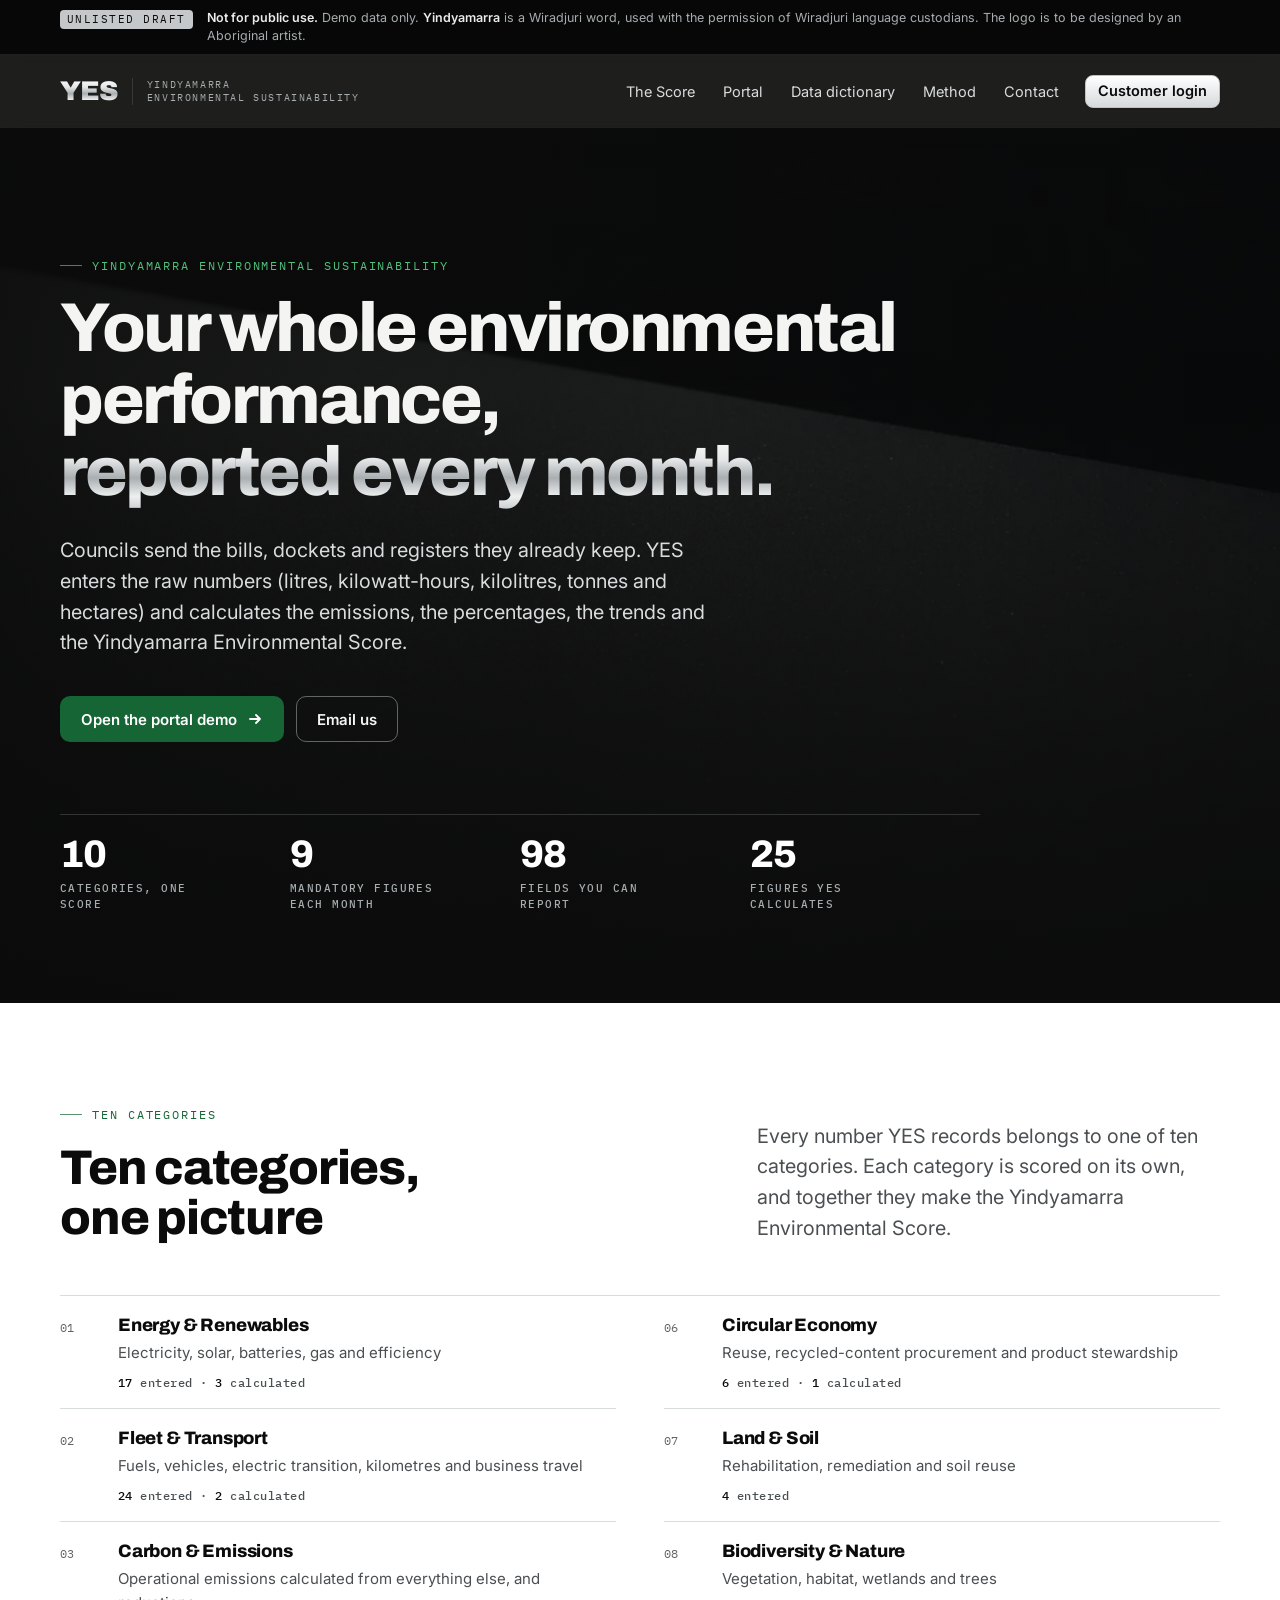
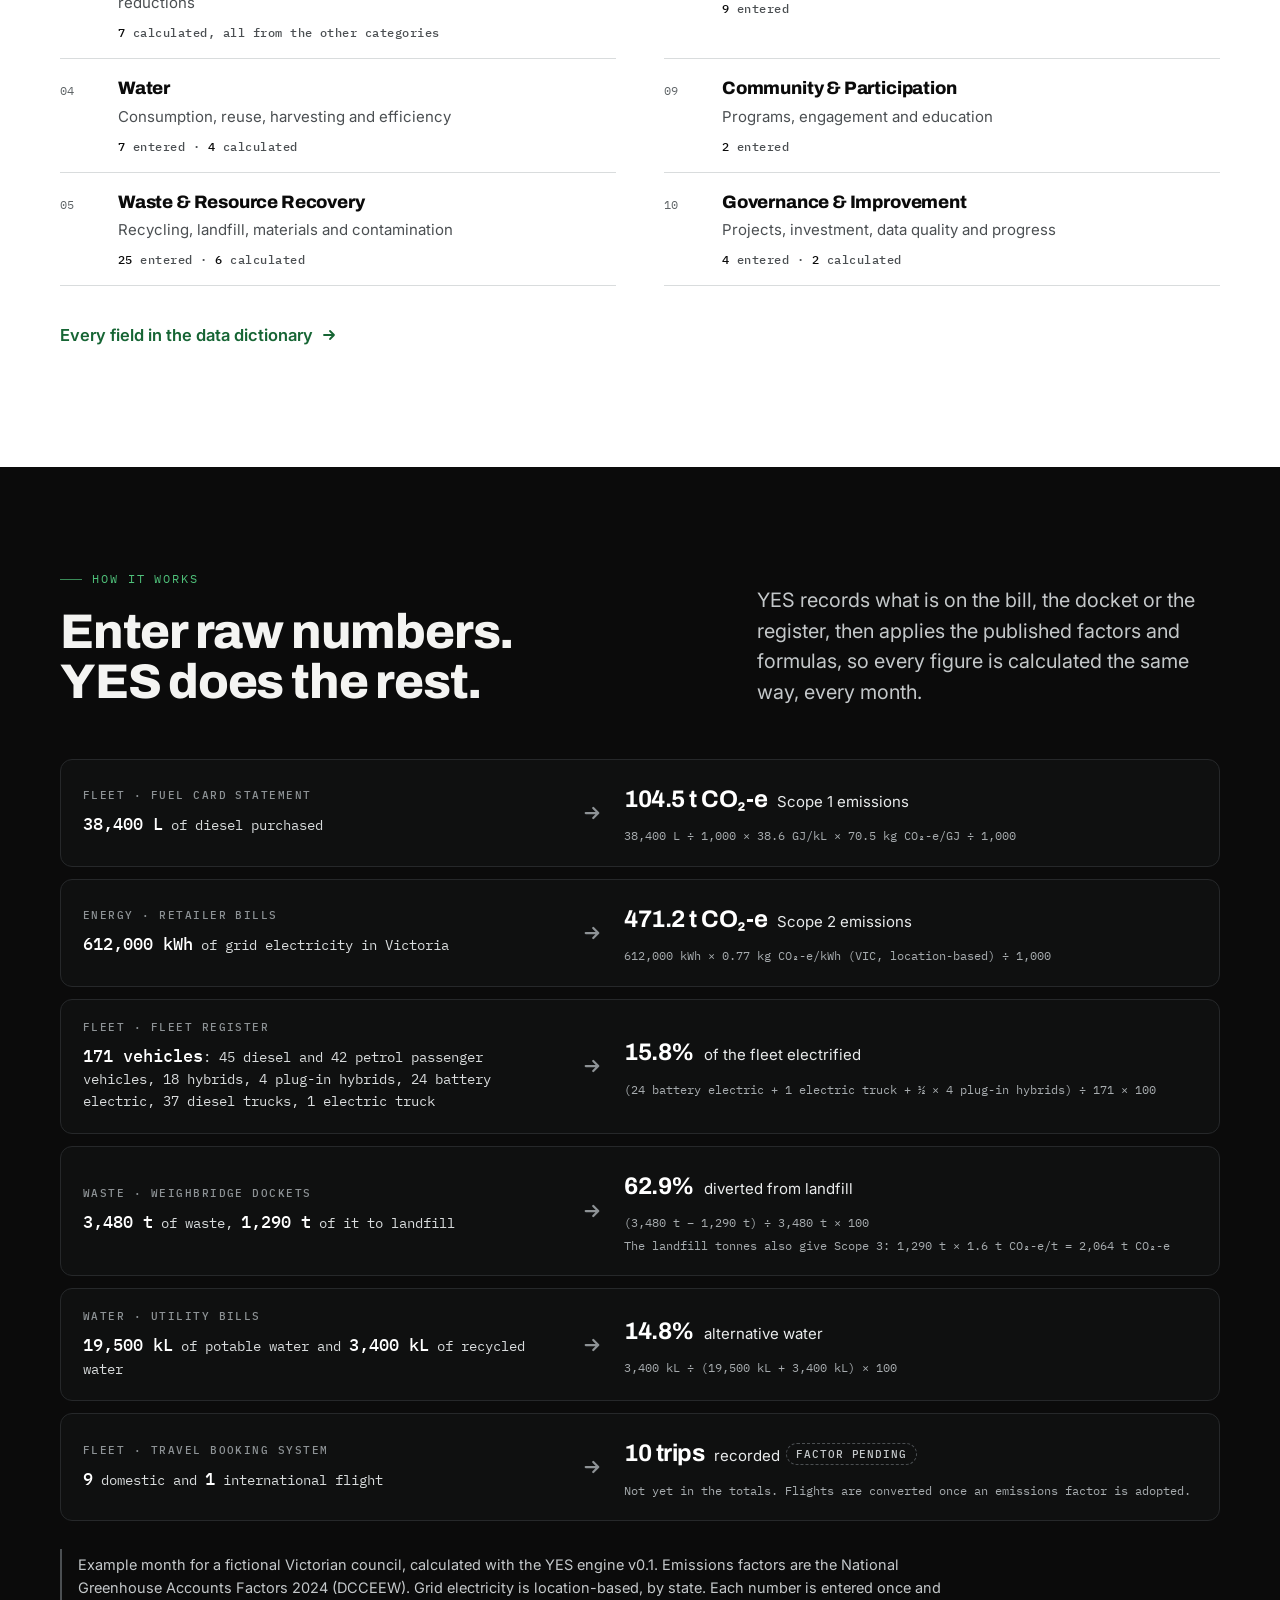
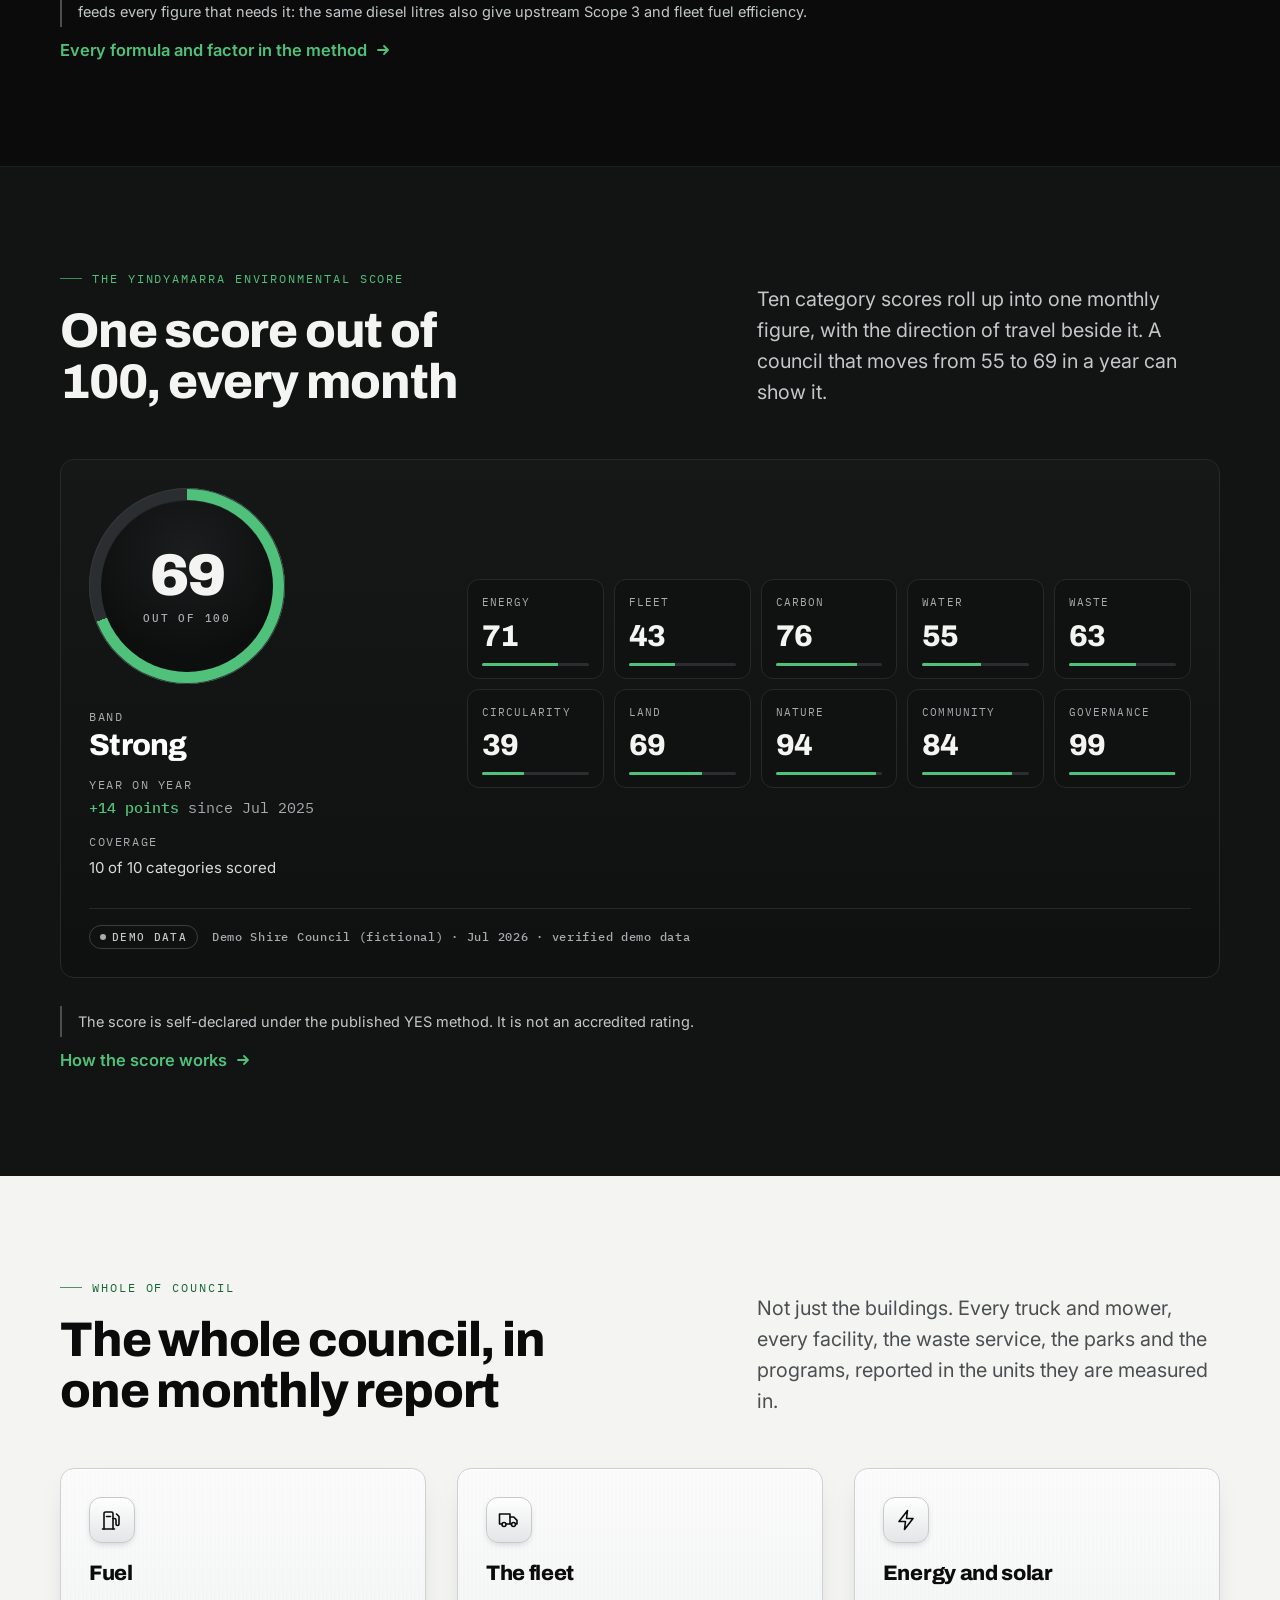
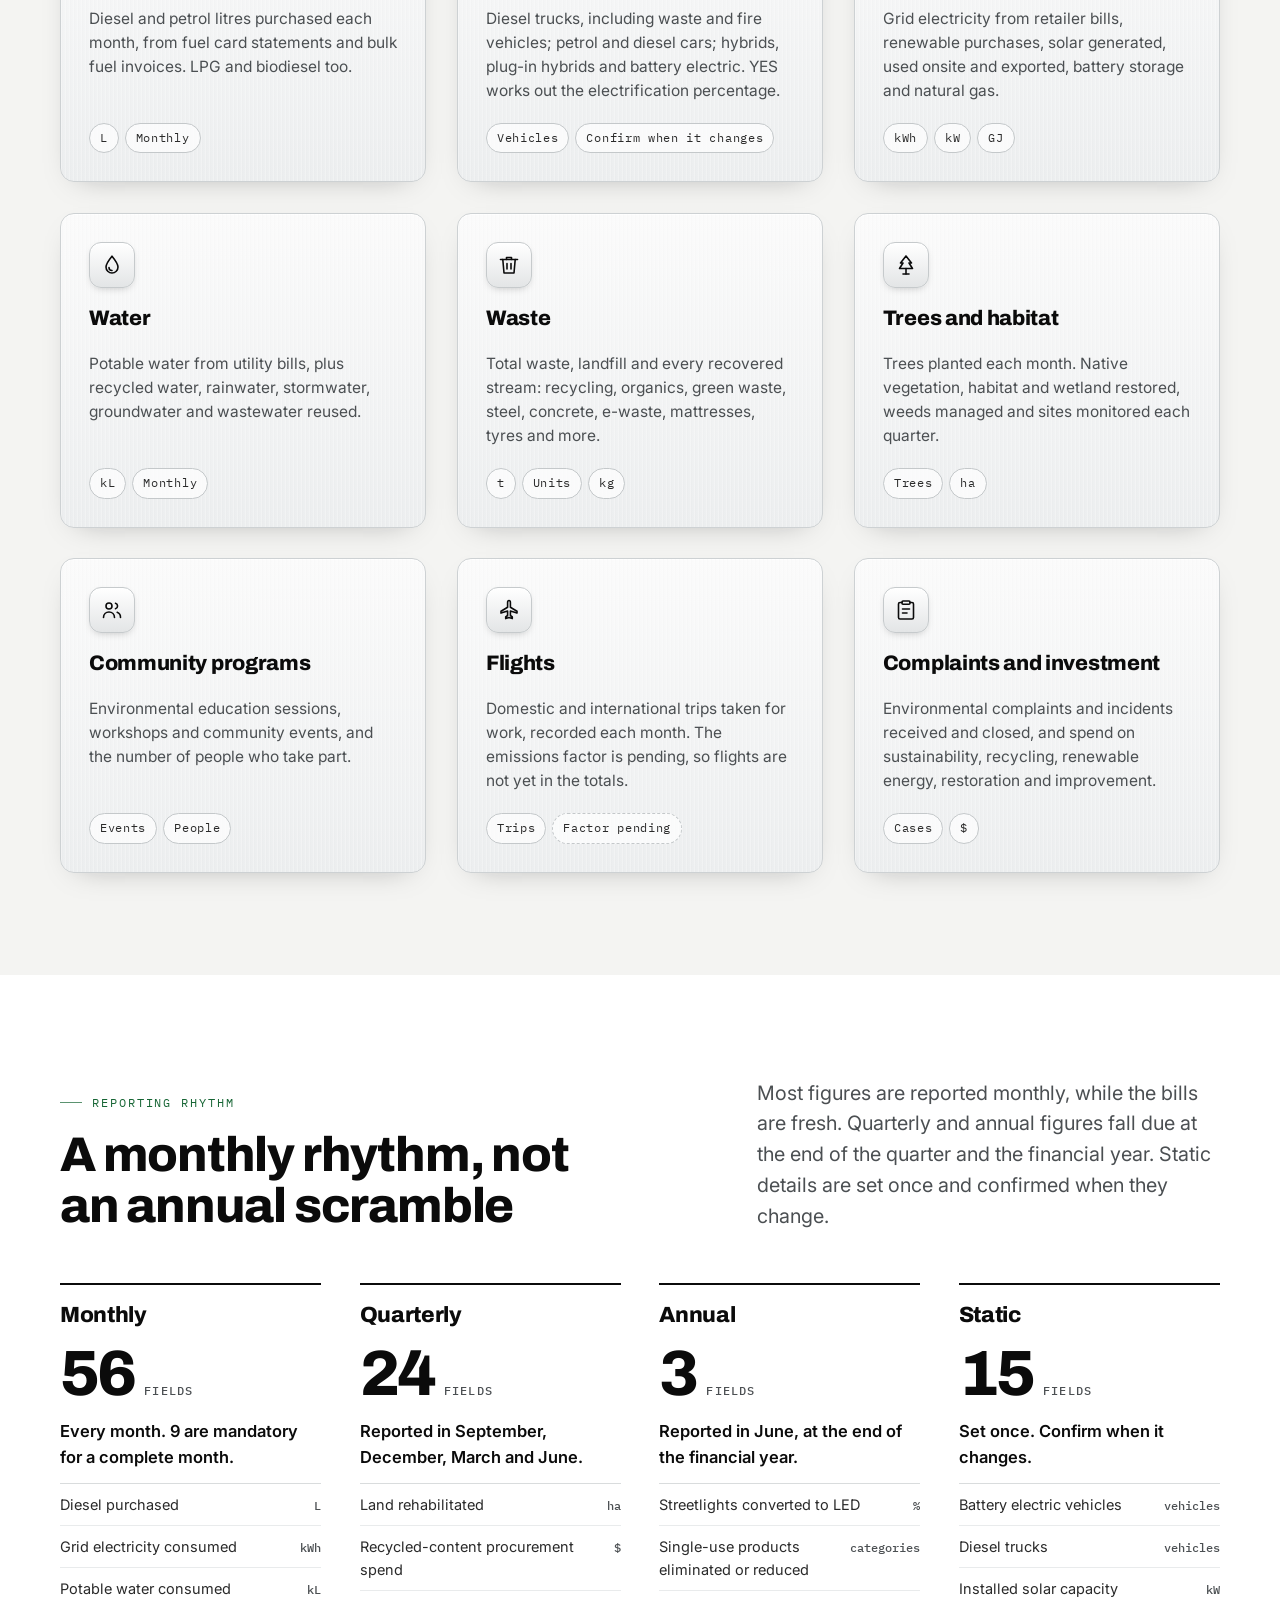
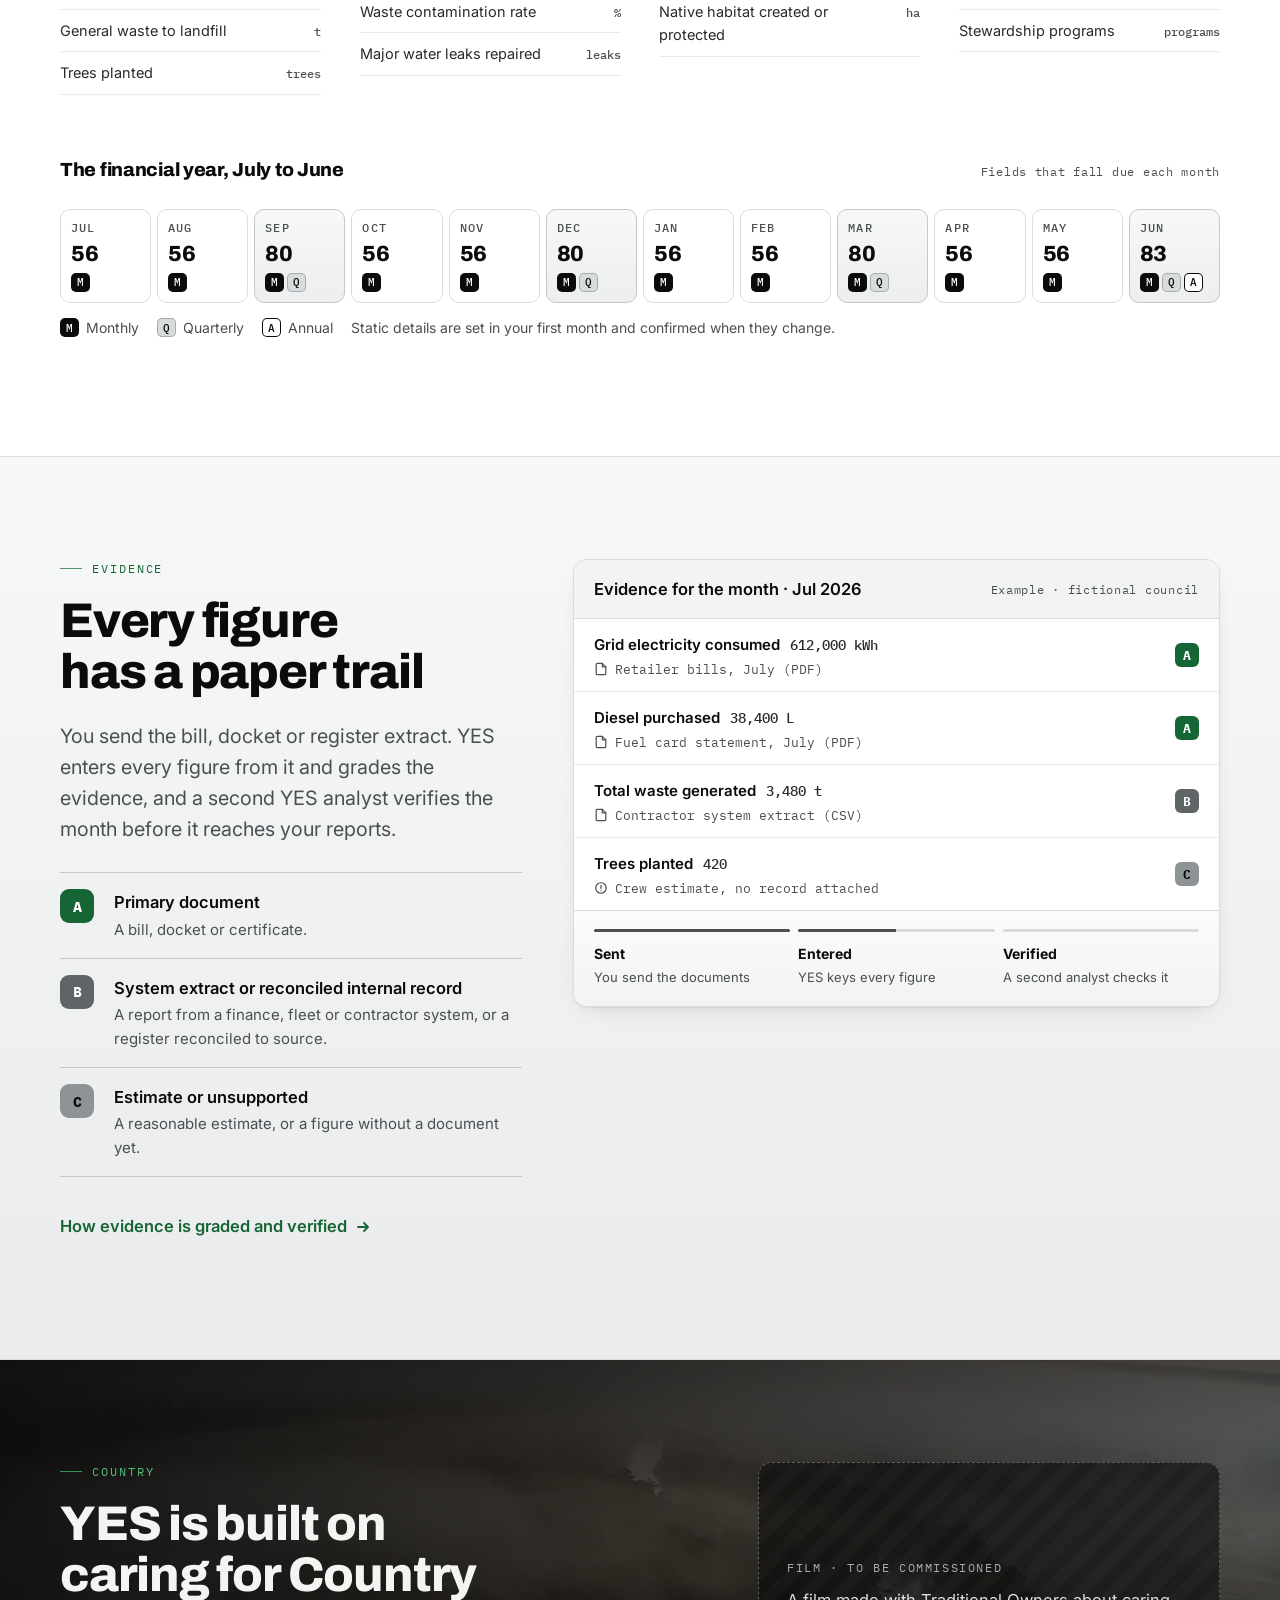
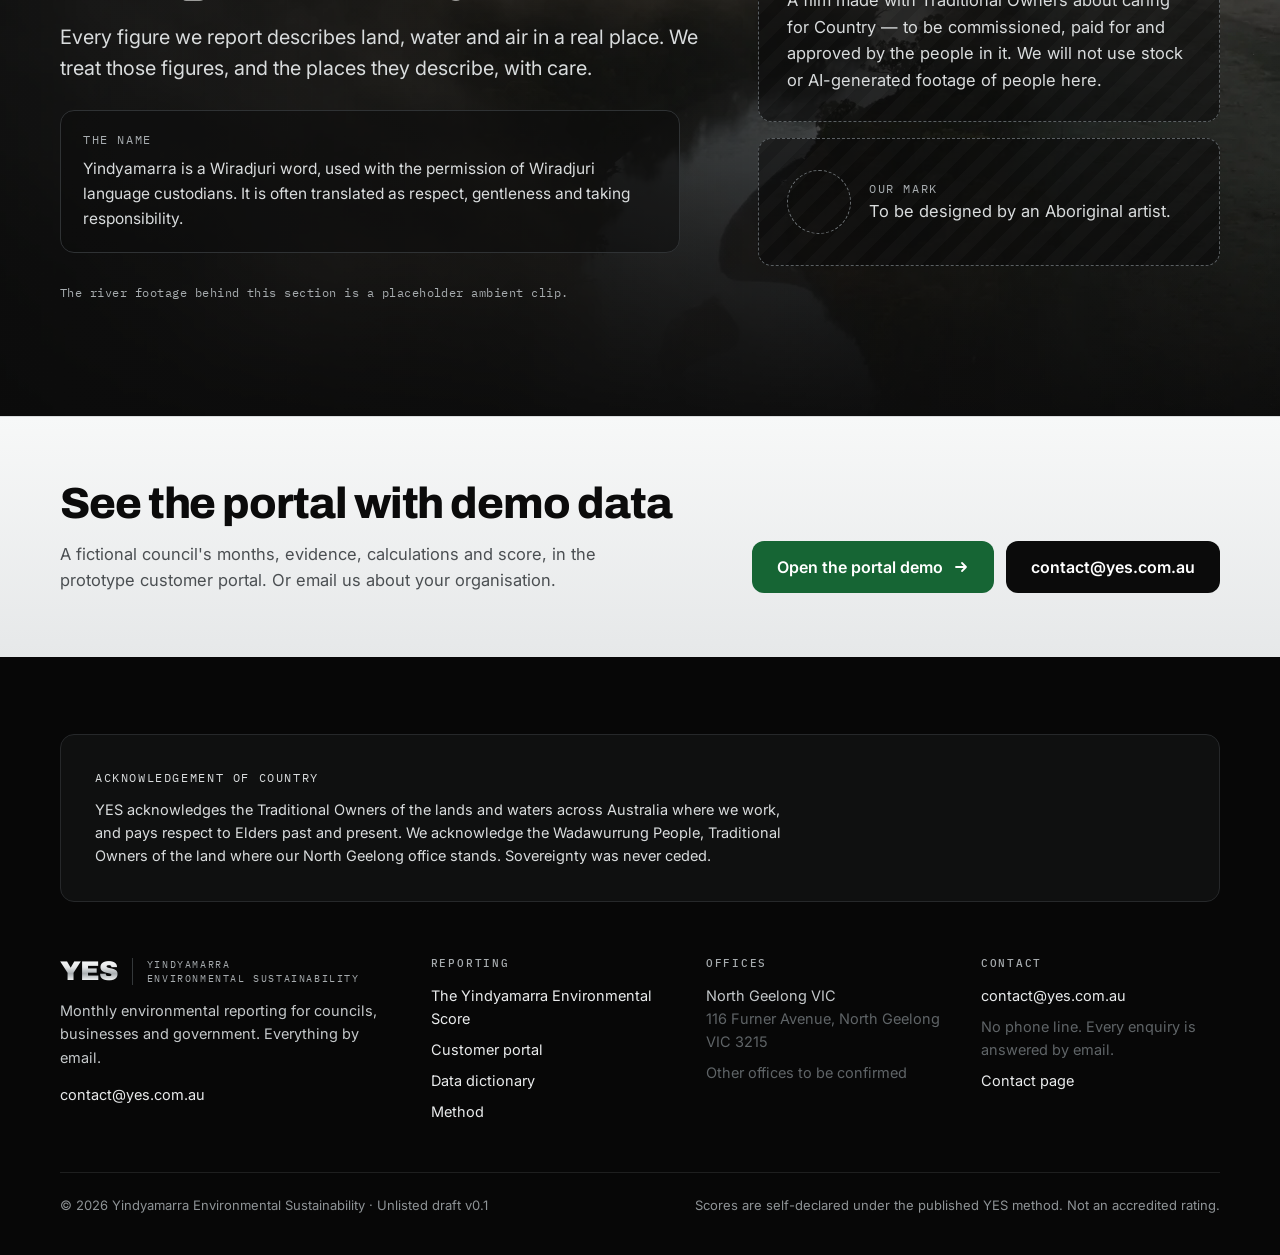
==== commit d4963d7a: "Home, 404 and README: YES enters the data, name used with permission, kerbside included for councils" ====
--- a/index.html
+++ b/index.html
@@ -4,19 +4,19 @@
 <meta charset="utf-8">
 <meta name="viewport" content="width=device-width, initial-scale=1">
 <title>YES · Yindyamarra Environmental Sustainability</title>
-<meta name="description" content="Whole-of-council environmental reporting. Enter the raw numbers once; YES calculates the emissions, the rates, the trends and the Yindyamarra Environmental Score.">
+<meta name="description" content="Whole-of-council environmental reporting. Send the documents once a month; YES enters the raw numbers and calculates the emissions, the rates, the trends and the Yindyamarra Environmental Score.">
 <meta name="robots" content="noindex, nofollow, noarchive">
 <meta name="theme-color" content="#0B0B0B">
 <link rel="icon" href="./assets/img/favicon.svg" type="image/svg+xml">
 <link rel="preconnect" href="https://fonts.googleapis.com"><link rel="preconnect" href="https://fonts.gstatic.com" crossorigin>
 <link href="https://fonts.googleapis.com/css2?family=Archivo:wght@500;600;700;800;900&family=Inter:wght@400;500;600;700&family=IBM+Plex+Mono:wght@400;500&display=swap" rel="stylesheet">
-<link rel="stylesheet" href="./assets/css/yes.css?v=202609280803">
+<link rel="stylesheet" href="./assets/css/yes.css?v=202609281217">
 
 <script>document.documentElement.classList.remove('no-js');</script>
 </head>
 <body class="page-home">
 <a class="sr-only" href="#main">Skip to content</a>
-<div class="draft" role="note"><div class="wrap"><span class="tag">Unlisted draft</span><span><b>Not for public use.</b> Demo data only. <b>Yindyamarra</b> is a Wiradjuri word: it will not be used at launch without the permission of Wiradjuri language custodians, and the logo is to be designed by an Aboriginal artist.</span></div></div>
+<div class="draft" role="note"><div class="wrap"><span class="tag">Unlisted draft</span><span><b>Not for public use.</b> Demo data only. <b>Yindyamarra</b> is a Wiradjuri word, used with the permission of Wiradjuri language custodians. The logo is to be designed by an Aboriginal artist.</span></div></div>
 <header class="hdr"><div class="wrap">
   <a class="brand" href="./" aria-label="YES home"><span class="mark silver">YES</span><span class="full">Yindyamarra<br>Environmental Sustainability</span></a>
   <button class="menu-btn" type="button" aria-expanded="false" aria-controls="nav">MENU</button>
@@ -31,7 +31,7 @@
   <div class="wrap">
     <p class="eyebrow">Yindyamarra Environmental Sustainability</p>
     <h1>Your whole environmental performance, <span class="silver">reported every month.</span></h1>
-    <p class="lead">Councils enter the raw numbers once: litres, kilowatt-hours, kilolitres, tonnes and hectares. YES calculates the emissions, the percentages, the trends and the Yindyamarra Environmental Score.</p>
+    <p class="lead">Councils send the bills, dockets and registers they already keep. YES enters the raw numbers (litres, kilowatt-hours, kilolitres, tonnes and hectares) and calculates the emissions, the percentages, the trends and the Yindyamarra Environmental Score.</p>
     <div class="btn-row">
       <a class="btn btn-primary" href="./portal/">Open the portal demo <svg viewBox="0 0 16 16" fill="none" stroke="currentColor" stroke-width="1.8" stroke-linecap="round" stroke-linejoin="round" aria-hidden="true"><path d="M3 8h10M9 4l4 4-4 4"/></svg></a>
       <a class="btn btn-ghost" href="mailto:contact@yes.com.au">Email us</a>
@@ -50,7 +50,7 @@
   <div class="wrap">
     <div class="sec-head reveal">
       <div><p class="eyebrow">Ten categories</p><h2>Ten categories, one picture</h2></div>
-      <p class="lead">Every number you report belongs to one of ten categories. Each category is scored on its own, and together they make the Yindyamarra Environmental Score.</p>
+      <p class="lead">Every number YES records belongs to one of ten categories. Each category is scored on its own, and together they make the Yindyamarra Environmental Score.</p>
     </div>
     <ol class="cats colflow ul-reset reveal">
       <li class="cat"><span class="i">01</span><h3>Energy &amp; Renewables</h3><p>Electricity, solar, batteries, gas and efficiency</p><p class="cc" data-cat-n="energy"><b>17</b> entered · <b>3</b> calculated</p></li>
@@ -73,7 +73,7 @@
   <div class="wrap">
     <div class="sec-head reveal">
       <div><p class="eyebrow">How it works</p><h2>Enter raw numbers. YES does the rest.</h2></div>
-      <p class="lead">You report what is on the bill, the docket or the register. YES applies the published factors and formulas, so every figure is calculated the same way, every month.</p>
+      <p class="lead">YES records what is on the bill, the docket or the register, then applies the published factors and formulas, so every figure is calculated the same way, every month.</p>
     </div>
     <ul class="flow reveal" aria-label="Examples of raw numbers and the figures YES calculates from them">
       <li class="flow-row">
@@ -280,7 +280,7 @@
       <div class="reveal">
         <p class="eyebrow">Evidence</p>
         <h2>Every figure has a paper trail</h2>
-        <p class="lead mt-2">You enter the numbers and attach the bill, docket or register extract they came from. YES grades the evidence and verifies the month. Until then, the month is provisional.</p>
+        <p class="lead mt-2">You send the bill, docket or register extract. YES enters every figure from it and grades the evidence, and a second YES analyst verifies the month before it reaches your reports.</p>
         <ul class="grades">
           <li><span class="grade A">A</span><div><b>Primary document</b><span class="d">A bill, docket or certificate.</span></div></li>
           <li><span class="grade B">B</span><div><b>System extract or reconciled internal record</b><span class="d">A report from a finance, fleet or contractor system, or a register reconciled to source.</span></div></li>
@@ -298,9 +298,9 @@
             <li><span class="f">Trees planted <span class="fig">420</span></span><span class="doc"><svg viewBox="0 0 16 16" fill="none" stroke="currentColor" stroke-width="1.4" stroke-linecap="round" stroke-linejoin="round" aria-hidden="true"><circle cx="8" cy="8" r="6"/><path d="M8 5v3.5M8 11h.01"/></svg>Crew estimate, no record attached</span><span class="grade C" aria-label="Grade C">C</span></li>
           </ul>
           <ol class="steps" aria-label="Month status">
-            <li class="done"><b>Draft</b><span>You enter the month</span></li>
-            <li class="now" aria-current="step"><b>Submitted</b><span>Provisional until verified</span></li>
-            <li><b>Verified</b><span>YES has checked the evidence</span></li>
+            <li class="done"><b>Sent</b><span>You send the documents</span></li>
+            <li class="now" aria-current="step"><b>Entered</b><span>YES keys every figure</span></li>
+            <li><b>Verified</b><span>A second analyst checks it</span></li>
           </ol>
         </div>
       </div>
@@ -319,7 +319,7 @@
         <p class="lead">Every figure we report describes land, water and air in a real place. We treat those figures, and the places they describe, with care.</p>
         <div class="name">
           <p class="kicker">The name</p>
-          <p>Yindyamarra is a Wiradjuri word, often translated as respect, gentleness and taking responsibility. We will not use it at launch without the permission of Wiradjuri language custodians, and the meaning we publish will be the one they give us.</p>
+          <p>Yindyamarra is a Wiradjuri word, used with the permission of Wiradjuri language custodians. It is often translated as respect, gentleness and taking responsibility.</p>
         </div>
       </div>
       <div class="ph-stack reveal">
@@ -364,10 +364,10 @@
   </div>
   <div class="base"><span>© 2026 Yindyamarra Environmental Sustainability · Unlisted draft v0.1</span><span>Scores are self-declared under the published YES method. Not an accredited rating.</span></div>
 </div></footer>
-<script src="./assets/js/site.js?v=202609280803"></script>
-<script src="./assets/js/dictionary.js?v=202609280803"></script>
-<script src="./assets/js/engine.js?v=202609280803"></script>
-<script src="./assets/js/demo-data.js?v=202609280803"></script>
+<script src="./assets/js/site.js?v=202609281217"></script>
+<script src="./assets/js/dictionary.js?v=202609281217"></script>
+<script src="./assets/js/engine.js?v=202609281217"></script>
+<script src="./assets/js/demo-data.js?v=202609281217"></script>
 <script>
 /* Home: refresh counts from the data dictionary, and render the score preview live from the demo data. */
 (function(){
